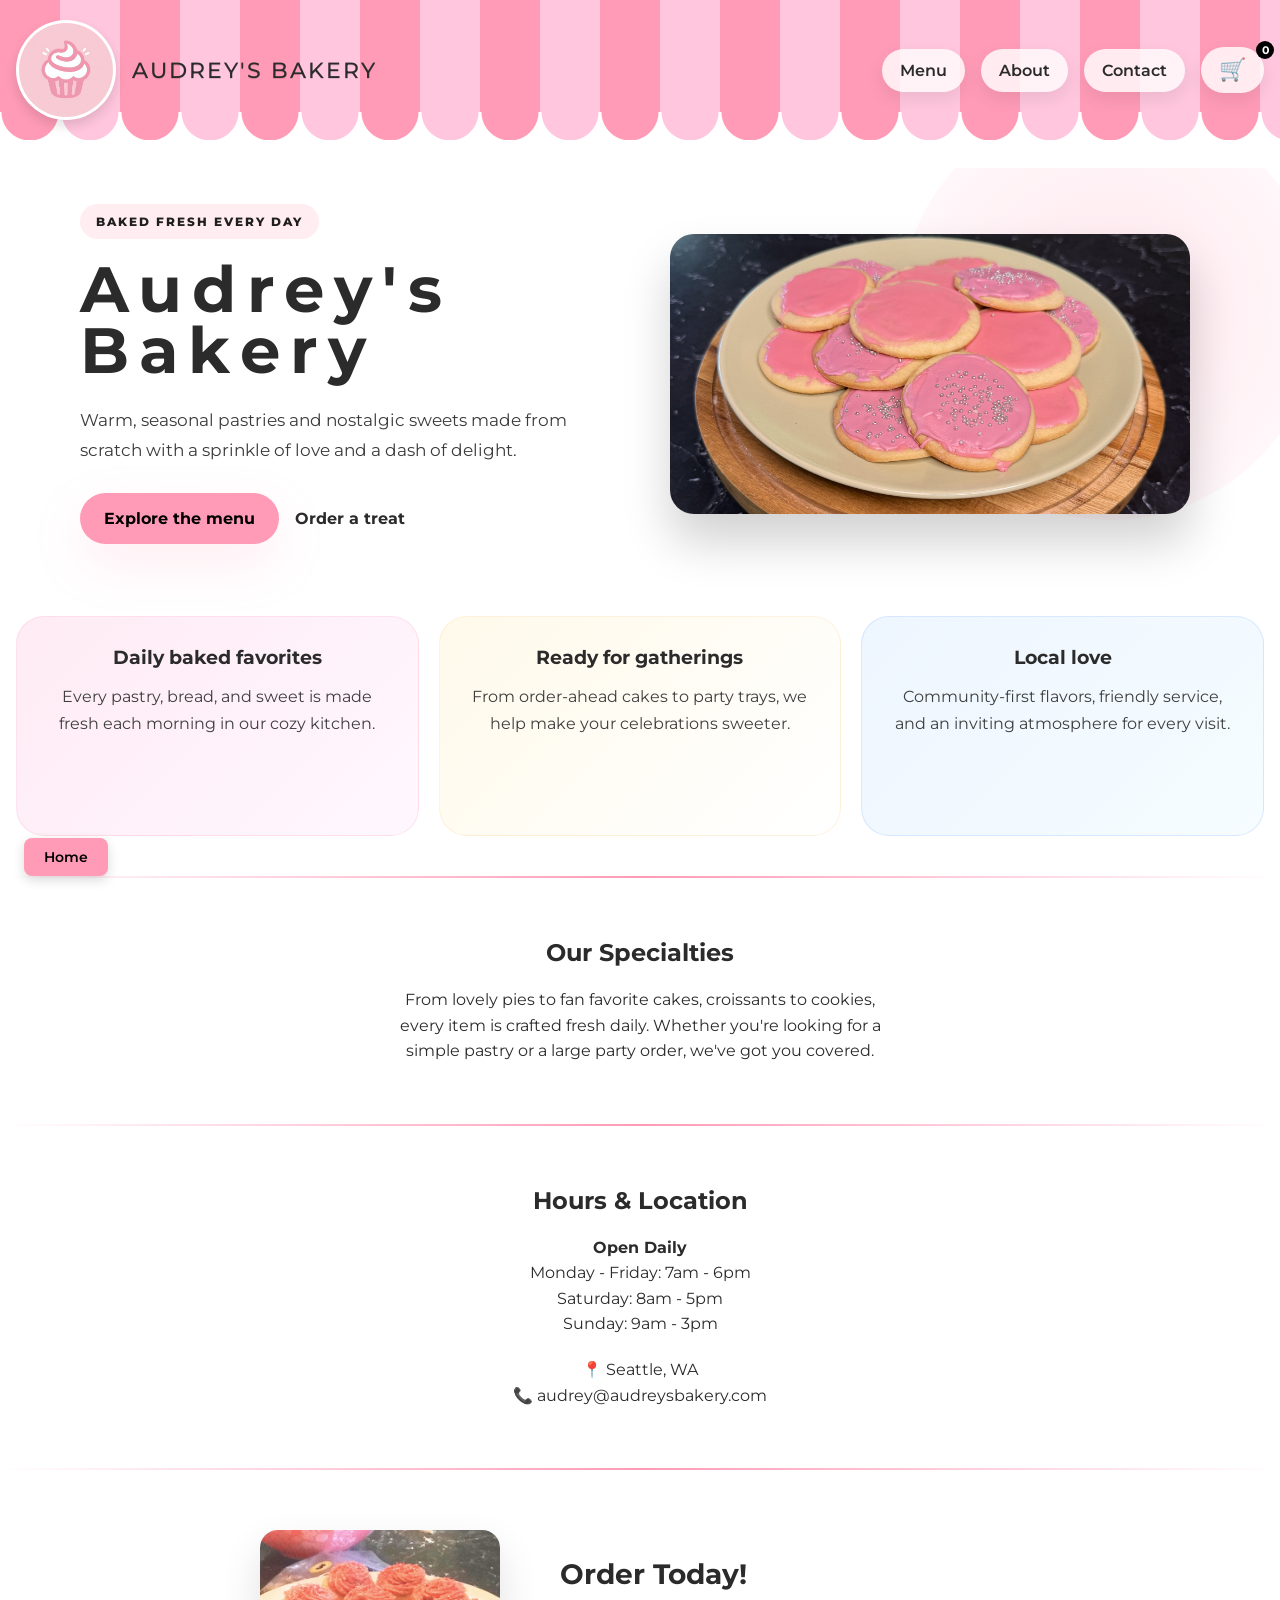
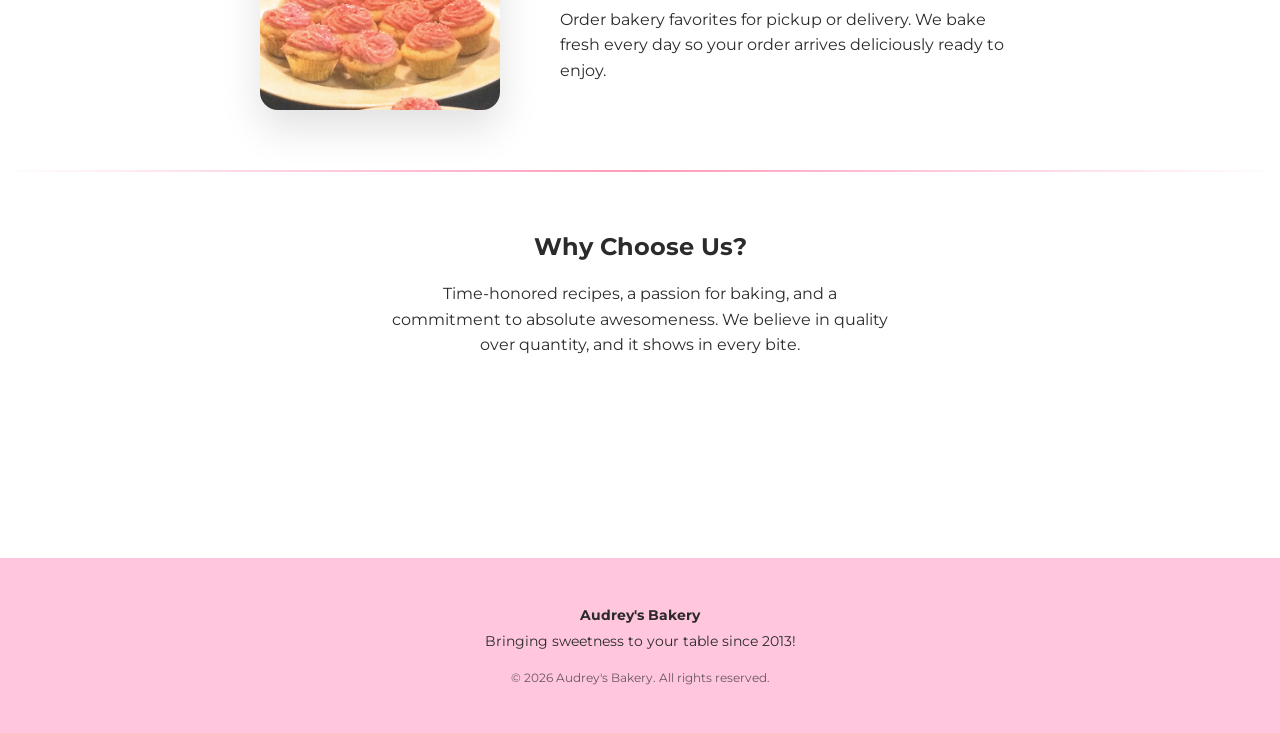
==== index.html @ b9144f76 "cart added" ====
<!doctype html>
<html lang="en">
<head>
	<meta charset="utf-8" />
	<meta name="viewport" content="width=device-width,initial-scale=1" />
	<title>Audrey's Bakery</title>
	<link rel="icon" type="image/png" href="images/logo-square.png">

	<link rel="preconnect" href="https://fonts.googleapis.com">
	<link rel="preconnect" href="https://fonts.gstatic.com" crossorigin>
	<link href="https://fonts.googleapis.com/css2?family=Bungee&family=Montserrat:ital,wght@0,100..900;1,100..900&display=swap" rel="stylesheet">
	<link rel="stylesheet" href="styles.css">
	<style>
		:root{ --pink-1:#ff9bb7; --pink-2:#ffc6de; --page-bg:#ffffff; }
		html,body{ margin:0; padding:0; }
		body{ font-family: 'Montserrat', system-ui, -apple-system, 'Segoe UI', Roboto, 'Helvetica Neue', Arial; background:var(--page-bg); color:#2b2b2b; }

		/* Awning styles are provided by styles.css for consistency across pages */

main{ padding:40px 16px 80px 16px; text-align:center; position:relative; min-height:600px; }
	.sugarcookie-image{ position:relative; left:0; top:0; width:100%; max-width:420px; height:260px; object-fit:cover; object-position:center 40%; border-radius:18px; box-shadow:0 18px 40px rgba(0,0,0,0.12); margin:24px auto; }
	h1{ margin:24px 0 20px 0; font-size:40px; letter-spacing:4px; font-family: 'Montserrat', system-ui, -apple-system, 'Segoe UI', Roboto, 'Helvetica Neue', Arial; }
	.content-section{ margin:60px 0; }
	.content-row{ display:flex; flex-wrap:nowrap; align-items:center; justify-content:flex-start; gap:60px; margin:0 auto; max-width:760px; }
	.content-row img{ width:100%; max-width:240px; height:180px; border-radius:18px; object-fit:cover; object-position:center top; box-shadow:0 18px 40px rgba(0,0,0,0.12); }
	.content-row .text-block{ flex:1 1 360px; min-width:260px; text-align:left; }
	.content-row .text-block h2{ margin:0 0 16px 0; font-size:28px; }
	.content-section p{ font-size:16px; line-height:1.6; margin:0 auto; max-width:500px; }
	.divider{ position:relative; left:50%; width:100vw; margin-left:-50vw; height:2px; background:linear-gradient(to right, transparent, var(--pink-1), transparent); max-width:none; }
	footer{ background:var(--pink-2); padding:40px 16px; text-align:center; margin-top:60px; }
	footer p{ margin:8px 0; font-size:14px; }

	</style>
	<script>
		(function(){
			const awning = document.querySelector('.awning');
			const homeBtn = document.querySelector('.home-button');
			function checkAwning(){
				if(!awning || !homeBtn) return;
				const rect = awning.getBoundingClientRect();
				if(rect.bottom <= 0){
					homeBtn.style.display = 'inline-block';
				} else {
					homeBtn.style.display = 'none';
				}
			}
			window.addEventListener('scroll', checkAwning, {passive:true});
			window.addEventListener('resize', checkAwning, {passive:true});
			checkAwning();
		})();
	</script>
</head>
<body>
	<a href="index.html" class="home-button" title="Go to Home">Home</a>
	<header class="awning" role="banner" aria-label="Homepage">
		<a href="index.html" class="brand-link" aria-label="Homepage">
			<img src="images/logo-square.png" alt="Audrey's Bakery logo" class="brand-img">
			<div class="logo-text">AUDREY'S BAKERY</div>
		</a>
		<nav class="site-nav" aria-label="Primary">
			<a href="menu.html">Menu</a>
			<a href="about.html">About</a>
			<a href="contact.html">Contact</a>
			<a href="cart.html" class="cart-nav-link">
				<span class="cart-icon">🛒</span>
				<span class="cart-badge" id="cartBadge">0</span>
			</a>
		</nav>
	</header>
	<main>
		<section class="hero-banner">
			<div class="hero-copy">
				<div class="eyebrow">Baked fresh every day</div>
				<h1>Audrey's Bakery</h1>
				<p class="hero-text">Warm, seasonal pastries and nostalgic sweets made from scratch with a sprinkle of love and a dash of delight.</p>
				<div class="hero-actions">
					<a href="menu.html" class="hero-button">Explore the menu</a>
					<a href="contact.html" class="hero-link">Order a treat</a>
				</div>
			</div>
			<div class="hero-media">
				<img src="images/sugarcookies.jpg" alt="Sugar cookies" class="hero-image">
			</div>
		</section>

		<section class="section-grid">
			<article class="feature-card feature-card--soft">
				<h3>Daily baked favorites</h3>
				<p>Every pastry, bread, and sweet is made fresh each morning in our cozy kitchen.</p>
			</article>
			<article class="feature-card feature-card--cream">
				<h3>Ready for gatherings</h3>
				<p>From order-ahead cakes to party trays, we help make your celebrations sweeter.</p>
			</article>
			<article class="feature-card feature-card--cool">
				<h3>Local love</h3>
				<p>Community-first flavors, friendly service, and an inviting atmosphere for every visit.</p>
			</article>
		</section>

		<div class="divider"></div>

		<div class="content-section">
			<h2>Our Specialties</h2>
			<p>From lovely pies to fan favorite cakes, croissants to cookies, every item is crafted fresh daily. Whether you're looking for a simple pastry or a large party order, we've got you covered.</p>
		</div>

		<div class="divider"></div>

		<div class="content-section">
			<h2>Hours & Location</h2>
			<p><strong>Open Daily</strong><br>Monday - Friday: 7am - 6pm<br>Saturday: 8am - 5pm<br>Sunday: 9am - 3pm</p>
			<p style="margin-top:20px;">📍 Seattle, WA<br>📞 audrey@audreysbakery.com</p>
		</div>

		<div class="divider"></div>

		<div class="content-section">
			<div class="content-row">
				<img src="images/Cupcakes.jpg" alt="Cupcakes" />
				<div class="text-block">
					<h2>Order Today!</h2>
					<p>Order bakery favorites for pickup or delivery. We bake fresh every day so your order arrives deliciously ready to enjoy.</p>
				</div>
			</div>
		</div>

		<div class="divider"></div>

		<div class="content-section">
			<h2>Why Choose Us?</h2>
			<p>Time-honored recipes, a passion for baking, and a commitment to absolute awesomeness. We believe in quality over quantity, and it shows in every bite.</p>
		</div>
	</main>
	
	<footer>
		<p><strong>Audrey's Bakery</strong></p>
		<p>Bringing sweetness to your table since 2013!</p>
		<p style="font-size:12px; margin-top:20px; opacity:0.7;">© 2026 Audrey's Bakery. All rights reserved.</p>
	</footer>

	<script>
		(function() {
			var cart = JSON.parse(localStorage.getItem('bakeryCart') || '{}');
			var total = 0;
			Object.keys(cart).forEach(function(k) { total += cart[k]; });
			var badge = document.getElementById('cartBadge');
			if (badge) badge.textContent = total;
		})();
	</script>
</body>
---- styles.css ----
:root{
    --pink-1:#ff9bb7;
    --pink-2:#ffc6de;
    --page-bg:#ffffff;
    --text:#2b2b2b;
}
*{
    box-sizing:border-box;
}
html,body{
    margin:0;
    padding:0;
    min-height:100%;
    width:100%;
    overflow-x:hidden;
    background:var(--page-bg);
    color:var(--text);
    font-family:'Montserrat', system-ui, -apple-system, 'Segoe UI', Roboto, 'Helvetica Neue', Arial, sans-serif;
}
img{
    display:block;
    max-width:100%;
    height:auto;
}
.awning{
    position:relative;
    display:flex;
    align-items:center;
    justify-content:space-between;
    padding:16px;
    text-decoration:none;
    color:inherit;
    min-height:140px;
    width:100%;
    overflow:visible;
    background:repeating-linear-gradient(90deg, var(--pink-1) 0 60px, var(--pink-2) 60px 120px);
    z-index:1001;
}
.awning .brand-link{
    display:flex;
    -webkit-appearance: none;
    appearance: none;
    color: var(--text) !important;
    -webkit-text-fill-color: var(--text) !important;
    -webkit-user-select: none;
    user-select: none;
    align-items:center;
    text-decoration:none;
    color:inherit;
    position:relative;
}
.home-button{
    position:fixed;
    bottom:24px;
    left:24px;
    z-index:1000;
    background:var(--pink-1);
    color:#000000;
    padding:10px 20px;
    border-radius:8px;
    text-decoration:none;
    font-weight:600;
    font-size:14px;
    transition:background 0.3s ease;
    box-shadow:0 4px 12px rgba(0,0,0,0.15);
}
.home-button:hover{
    background:var(--pink-2);
}
.awning .logo-text{
    position:static;
    margin-left:16px;
    color:#000000;
    font-weight:500;
    letter-spacing:2px;
    font-size:22px;
    text-shadow:0 1px 0 rgba(0,0,0,0.12);
    z-index:999;
    font-family:'Montserrat','Bungee',sans-serif;
    text-align:left;
}
.awning .brand-img{
    position:relative;
    width:100px;
    height:100px;
    border-radius:50%;
    object-fit:cover;
    box-shadow:0 6px 12px rgba(0,0,0,0.12);
    border:3px solid rgba(255,255,255,0.65);
    background:#ffffff;
    z-index:1000;
}
.awning::before{
    content:"";
    position:absolute;
    left:0;
    right:0;
    top:calc(100% - 28px);
    height:56px;
    pointer-events:none;
    background:radial-gradient(circle at 30px 0, transparent 28px, var(--page-bg) 29px);
    background-size:60px 56px;
    background-repeat:repeat-x;
    z-index:1;
}
.site-nav{
    display:flex;
    flex-wrap:wrap;
    align-items:center;
    justify-content:flex-end;
    gap:16px;
    margin:0;
    padding:0;
}
.site-nav a{
    display:inline-flex;
    align-items:center;
    justify-content:center;
    text-decoration:none;
    color:var(--text);
    font-weight:600;
    padding:12px 18px;
    border-radius:999px;
    background:rgba(255,255,255,0.8);
    box-shadow:0 7px 18px rgba(0,0,0,0.08);
    transition:transform 0.2s, background 0.2s, box-shadow 0.2s;
}
.site-nav a:hover,
.site-nav a:focus{
    transform:translateY(-1px);
    background:#ffffff;
}
.site-nav a.active{
    background:#ffffff;
    box-shadow:0 10px 26px rgba(0,0,0,0.12);
}
main{
    padding:40px 12px 80px;
    text-align:center;
    position:relative;
    min-height:520px;
}
.hero-image{
    width:100%;
    max-width:480px;
    height:280px;
    object-fit:cover;
    object-position:center 40%;
    border-radius:18px;
    box-shadow:0 18px 40px rgba(0,0,0,0.12);
    margin:24px auto;
}
.section-title{
    font-size:28px;
    margin:0 0 16px;
}
.content-section{
    margin:60px 0;
}
.content-row{
    display:flex;
    flex-wrap:wrap;
    align-items:center;
    justify-content:center;
    gap:40px;
    margin:0 auto;
    max-width:960px;
}
.content-row img{
    width:100%;
    max-width:250px;
    height:250px;
    border-radius:18px;
    object-fit:contain;
    object-position:center;
    box-shadow:none;
}
.galletes-image {
    object-position: center 40%;
}
.text-block{
    flex:1 1 320px;
    min-width:240px;
    text-align:left;
}
.text-block h2{
    font-size:28px;
    margin:0 0 16px;
}
section p,
.text-block p{
    font-size:16px;
    line-height:1.65;
    margin:0 auto;
    max-width:640px;
}
.center-heading{
    text-align:center;
}
.divider{
    height:2px;
    background:linear-gradient(to right, transparent, var(--pink-1), transparent);
    margin:40px auto;
    width:80%;
}
.footer{
    background:var(--pink-2);
    padding:40px 16px;
    text-align:center;
    margin-top:60px;
}
.footer p{
    margin:8px 0;
    font-size:14px;
}
.card-grid{
    display:grid;
    gap:24px;
    grid-template-columns:repeat(auto-fit, minmax(220px, 1fr));
    margin-top:20px;
}
.card{
    border-radius:20px;
    overflow:hidden;
    background:#ffffff;
    box-shadow:0 18px 35px rgba(0,0,0,0.08);
    text-align:left;
}
.card img{
    width:100%;
    height:200px;
    object-fit:cover;
}
.card-content{
    padding:24px;
}
.card-content h3{
    margin:0 0 12px;
    font-size:22px;
}
.card-content p{
    margin:0;
    font-size:15px;
    line-height:1.6;
}
.menu-graph{
    display:grid;
    gap:28px;
    max-width:1000px;
    margin:0 auto;
    padding:0 8px;
}
.menu-group{
    position:relative;
}
.group-card{
    position:relative;
    padding:28px 22px;
    border-radius:34px;
    border:1px solid rgba(43,43,43,0.08);
    box-shadow:0 22px 48px rgba(0,0,0,0.08);
    color:#1f1f1f;
    width:calc(100% - 56px);
    max-width:1000px;
    margin:0 auto;
}
.group-card--cookies{
    background:linear-gradient(135deg, rgba(255,155,183,0.22), rgba(255,198,222,0.4));
    border-color:rgba(255,155,183,0.35);
}
.group-card--pastries{
    background:linear-gradient(135deg, rgba(255,223,143,0.22), rgba(255,245,200,0.45));
    border-color:rgba(255,184,86,0.35);
}
.group-card--seasonal{
    background:linear-gradient(135deg, rgba(179,217,255,0.22), rgba(226,239,255,0.5));
    border-color:rgba(118,170,255,0.35);
}
.group-card::after{
    content:"";
    position:absolute;
    top:38px;
    right:-18px;
    width:26px;
    height:26px;
    background:radial-gradient(circle, rgba(255,255,255,0.6) 0%, rgba(255,255,255,0) 68%);
    border-radius:50%;
    pointer-events:none;
}
.group-header{
    display:flex;
    justify-content:center;
    margin-bottom:18px;
}
.group-badge{
    display:inline-flex;
    justify-content:center;
    align-items:center;
    padding:12px 20px;
    border-radius:999px;
    background:rgba(255,255,255,0.92);
    color:#000;
    font-size:1.05rem;
    font-weight:800;
    letter-spacing:0.06em;
    margin:0;
    width:auto;
    outline:none;

}
.slide-btn{
    position:absolute;
    top:50%;
    width:52px;
    height:52px;
    border:none;
    background:transparent;
    color:#2b2b2b;
    font-size:1.6rem;
    cursor:pointer;
    transition:transform 0.2s ease;
    box-shadow:none;
    transform:translateY(-50%);
    z-index:2;
}
.slide-btn:hover,
.slide-btn:focus{
    transform:translateY(-50%) scale(1.05);
    background:transparent;
}
.slide-btn--prev{
    left:15px;
}
.slide-btn--next{
    right:-15px;
}
.item-viewer{
    position:relative;
    overflow:visible;
    width:100%;
    max-width:none;
    margin:0 auto;
    padding:0 70px;
    box-sizing:border-box;
}
.item-window{
    overflow:hidden;
    width:100%;
    max-width:none;
    margin:0 auto;
    touch-action: pan-y;
}
.item-list{
    display:flex;
    gap:14px;
    justify-content:flex-start;
    transition:transform 0.4s ease;
    will-change:transform;
}
.item-card{
    flex:0 0 230px;
    display:grid;
    gap:14px;
    align-items:start;
    justify-items:center;
    padding:0 0 20px;
    min-height:220px;
    border-radius:28px;
    background:rgba(255,255,255,0.95);
    border:1px solid rgba(43,43,43,0.08);
    box-shadow:0 12px 26px rgba(0,0,0,0.05);
    text-align:center;
    overflow:hidden;
    cursor:pointer;
    transition:transform 0.2s ease, box-shadow 0.2s ease;
}
.item-card:hover{
    transform:translateY(-4px);
    box-shadow:0 16px 36px rgba(0,0,0,0.1);
}
.item-card__order-btn{
    display:inline-block;
    padding:8px 20px;
    border-radius:12px;
    background:var(--pink-1);
    color:#000;
    font-size:13px;
    font-weight:700;
    text-decoration:none;
    transition:transform 0.2s ease, background 0.2s ease;
    margin-bottom:4px;
}
.item-card__order-btn:hover,
.item-card__order-btn:focus{
    transform:translateY(-1px);
    background:var(--pink-2);
}
.readonly-field{
    background:#f5f0f3;
    cursor:default;
}
.item-logo{
    width:100%;
    margin:0;
    height:160px;
    object-fit:cover;
    object-position:center top;
    border-radius:28px 28px 0 0;
}
.item-logo--sugar{
    object-position:center 36%;
}
.item-logo--donuts{
    object-position:center 60%;
}
.item-logo--bundt{
    object-position:center 60%;
}
.item-logo--muffins{
    object-position:right 50%;
}
.item-logo--cheesecake{
    object-position:center 60%;
}
.item-logo--bananabread{
    object-position:center 60%;
}
.item-logo--minipies{
    object-position:center 30%;
}
.item-logo--pizzelles{
    object-position:center 60%;
}
.item-logo--galletes{
    object-position:center 60%;
}
.item-logo--cakepops{
    object-position:center 60%;
}
.item-logo--lemoncrinkle{
    object-position:center 60%;
}
.item-name{
    font-weight:500;
    font-size:16px;
    line-height:1.4;
    max-width:180px;
    padding:0 6px;
}
@media (max-width:920px){
    .menu-group{
        grid-template-columns:1fr;
    }
    .menu-group::before{
        display:none;
    }
    .menu-graph{
        max-width:800px;
    }
    .group-card{
        width:calc(100% - 48px);
        max-width:800px;
        padding:24px 18px;
    }
    .group-card::after{
        display:none;
    }
    .item-viewer{
        padding:0 50px;
    }
    .slide-btn--prev{
        left:-30px;
    }
    .slide-btn--next{
        right:-30px;
    }
}

/* Additional explicit states to override mobile browser heuristics that turn tapped text blue */
.menu-toggle:active,
.menu-toggle:focus-visible,
.menu-toggle:focus{
    background:#ffffff !important;
    color:var(--text) !important;
    -webkit-text-fill-color: var(--text) !important;
}
.contact-list{
    list-style:none;
    padding:0;
    margin:20px auto 0;
    max-width:320px;
    text-align:left;
}
.contact-list li{
    margin:12px 0;
}
.contact-form{
    margin:0 auto;
    max-width:520px;
    text-align:left;
}
.contact-form label{
    display:block;
    margin:16px 0 8px;
    font-weight:700;
}
.contact-form input,
.contact-form textarea{
    width:100%;
    border:1px solid rgba(43,43,43,0.18);
    border-radius:16px;
    padding:14px 16px;
    font-size:16px;
    background:#ffffff;
}
.contact-form textarea{
    min-height:140px;
    resize:vertical;
}
.contact-form button{
    width:100%;
    margin-top:18px;
    padding:14px 16px;
    border:none;
    border-radius:16px;
    background:var(--pink-1);
    color:#000;
    font-size:16px;
    font-weight:700;
    cursor:pointer;
    transition:transform 0.2s ease, background 0.2s ease;
}
.contact-form button:hover,
.contact-form button:focus{
    transform:translateY(-1px);
    background:var(--pink-2);
}
.menu-link-button{
    display:inline-block;
    margin-top:16px;
    padding:14px 32px;
    border-radius:16px;
    background:var(--pink-1);
    color:#000;
    font-size:16px;
    font-weight:700;
    text-decoration:none;
    transition:transform 0.2s ease, background 0.2s ease;
}
.menu-link-button:hover,
.menu-link-button:focus{
    transform:translateY(-1px);
    background:var(--pink-2);
}
.card-content h3{
    margin:0 0 10px;
}
.hero-banner{
    display:grid;
    grid-template-columns:minmax(0,1fr) minmax(320px,540px);
    align-items:center;
    gap:40px;
    max-width:1120px;
    margin:0 auto 48px;
    padding:24px 0;
    position:relative;
}
.hero-banner::before{
    content:"";
    position:absolute;
    width:420px;
    height:420px;
    border-radius:50%;
    background:radial-gradient(circle, rgba(255,155,183,0.24), rgba(255,198,222,0.02));
    top:-80px;
    right:-120px;
    pointer-events:none;
    z-index:0;
}
.hero-copy{
    position:relative;
    z-index:1;
    text-align:left;
}
.eyebrow{
    display:inline-flex;
    padding:10px 16px;
    border-radius:999px;
    background:rgba(255,155,183,0.18);
    color:#1f1f1f;
    font-weight:800;
    letter-spacing:0.16em;
    text-transform:uppercase;
    font-size:0.78rem;
    margin-bottom:20px;
}
.hero-copy h1{
    margin:0 0 24px;
    font-size:clamp(3.2rem, 5vw, 4.8rem);
    line-height:0.95;
    letter-spacing:0.16em;
    max-width:11ch;
}
.hero-text{
    margin:0 0 28px;
    font-size:1.05rem;
    line-height:1.8;
    color:#3b3b3b;
    max-width:560px;
}
.hero-actions{
    display:flex;
    flex-wrap:wrap;
    gap:16px;
    align-items:center;
}
.hero-button{
    display:inline-flex;
    align-items:center;
    justify-content:center;
    padding:16px 24px;
    border-radius:999px;
    background:var(--pink-1);
    color:#000;
    font-weight:700;
    text-decoration:none;
    box-shadow:0 20px 50px rgba(255,155,183,0.18);
    transition:transform 0.2s ease, background 0.2s ease;
}
.hero-button:hover,
.hero-button:focus{
    transform:translateY(-2px);
    background:var(--pink-2);
}
.hero-link{
    color:var(--text);
    text-decoration:none;
    font-weight:700;
}
.hero-media{
    position:relative;
    z-index:1;
}
.hero-image{
    width:100%;
    max-width:520px;
    border-radius:24px;
    object-fit:cover;
    object-position:center 40%;
    box-shadow:0 28px 48px rgba(0,0,0,0.18);
}
.section-grid{
    display:grid;
    gap:20px;
    grid-template-columns:repeat(auto-fit,minmax(240px,1fr));
    margin-top:32px;
}
.feature-card{
    padding:28px 26px;
    border-radius:28px;
    border:1px solid rgba(43,43,43,0.08);
    background:#ffffff;
    box-shadow:none;
    min-height:220px;
}
.feature-card h3{
    margin:0 0 14px;
    font-size:1.2rem;
}
.feature-card p{
    margin:0;
    color:#3e3e3e;
    line-height:1.7;
}
.feature-card--soft{
    background:linear-gradient(135deg, rgba(255,198,222,0.35), rgba(255,245,255,0.8));
    border-color:rgba(255,155,183,0.22);
}
.feature-card--cream{
    background:linear-gradient(135deg, rgba(255,239,195,0.35), rgba(255,255,255,0.9));
    border-color:rgba(255,206,143,0.25);
}
.feature-card--cool{
    background:linear-gradient(135deg, rgba(205,228,255,0.35), rgba(245,252,255,0.9));
    border-color:rgba(118,170,255,0.22);
}
.card-content h3{
    margin:0 0 10px;
}
.small-note{
    font-size:14px;
    opacity:0.78;
    margin-top:12px;
}
@media (max-width:720px){
    .awning{
        flex-wrap:wrap;
        align-items:flex-start;
        justify-content:center;
        gap:16px;
        padding:16px;
    }
    .awning .brand-link{
        width:100%;
        justify-content:center;
    }
    .awning .logo-text{
        margin-left:12px;
        font-size:18px;
        text-align:center;
    }
    .awning .brand-img{
        width:80px;
        height:80px;
    }
    .site-nav{
        width:100%;
        justify-content:center;
        gap:12px;
    }
    .site-nav a{
        padding:10px 14px;
        font-size:14px;
    }
    .content-row{
        flex-direction:column;
    }
    .hero-banner{
        grid-template-columns:1fr;
        text-align:center;
    }
    .hero-copy{
        align-items:center;
    }
    .hero-copy h1{
        margin-left:auto;
        margin-right:auto;
    }
    .hero-actions{
        justify-content:center;
    }
    .menu-graph{
        max-width:90vw;
    }
    .group-card{
        width:calc(100% - 32px);
        max-width:90vw;
        padding:20px 16px;
    }
    .item-viewer{
        padding:0 45px;
    }
    .item-card{
        flex:0 0 180px;
        min-height:180px;
    }
    .slide-btn{
        width:40px;
        height:40px;
        font-size:1.2rem;
    }
    .slide-btn--prev{
        left:-28px;
    }
    .slide-btn--next{
        right:-28px;
    }
    .item-logo{
        height:140px;
    }
    .item-name{
        font-size:14px;
    }
    .slide-btn{
        width:44px;
        height:44px;
        font-size:1.4rem;
    }
    .slide-btn--prev{
        left:0;
    }
    .slide-btn--next{
        right:0;
    }
    .hero-image{
        height:auto;
    }
    /* Prevent blue tap highlight / active background on mobile for dropdown buttons */
    .menu-toggle{
        -webkit-tap-highlight-color: transparent;
        tap-highlight-color: transparent;
        -webkit-touch-callout: none; 
        -webkit-user-select: none;
        user-select: none;
    }
    .menu-toggle:active,
    .menu-toggle:focus{
        background:#ffffff;
    }
}

/* Item detail modal */
.item-modal-overlay{
    position:fixed;
    inset:0;
    background:rgba(0,0,0,0.45);
    display:flex;
    align-items:center;
    justify-content:center;
    z-index:2000;
    opacity:0;
    pointer-events:none;
    transition:opacity 0.3s ease;
}
.item-modal-overlay.active{
    opacity:1;
    pointer-events:auto;
}
.item-modal{
    background:#ffffff;
    border-radius:28px;
    padding:32px 28px 28px;
    max-width:380px;
    width:90%;
    text-align:center;
    box-shadow:0 20px 50px rgba(0,0,0,0.18);
    transform:scale(0.9);
    transition:transform 0.3s ease;
    position:relative;
}
.item-modal-overlay.active .item-modal{
    transform:scale(1);
}
.item-modal__close{
    position:absolute;
    top:12px;
    right:16px;
    background:none;
    border:none;
    font-size:24px;
    cursor:pointer;
    color:var(--text);
    line-height:1;
}
.item-modal__image{
    width:100%;
    height:200px;
    object-fit:cover;
    border-radius:16px;
    margin-bottom:16px;
}
.item-modal__name{
    font-size:22px;
    font-weight:700;
    margin-bottom:8px;
    color:var(--text);
}
.item-modal__category{
    font-size:14px;
    color:var(--pink-1);
    font-weight:600;
    text-transform:uppercase;
    letter-spacing:1px;
    margin-bottom:16px;
}
.item-modal__desc{
    font-size:15px;
    line-height:1.6;
    color:#555;
    margin-bottom:24px;
}
.item-modal__order-btn{
    display:inline-block;
    background:var(--pink-1);
    color:#000000;
    padding:12px 32px;
    border-radius:12px;
    text-decoration:none;
    font-weight:700;
    font-size:15px;
    transition:background 0.3s ease;
}
.item-modal__order-btn:hover{
    background:var(--pink-2);
}

/* ─── Cart Navigation ─── */
.cart-nav-link{
    position:relative;
    display:inline-flex;
    align-items:center;
    text-decoration:none;
    color:inherit;
    cursor:pointer;
}
.cart-icon{
    font-size:22px;
    line-height:1;
}
.cart-badge{
    position:absolute;
    top:-6px;
    right:-10px;
    background:#000;
    color:#fff;
    font-size:11px;
    font-weight:700;
    min-width:18px;
    height:18px;
    border-radius:9px;
    display:flex;
    align-items:center;
    justify-content:center;
    padding:0 4px;
}

/* ─── Add to Cart Button on Menu Cards ─── */
.item-card__add-btn{
    display:inline-block;
    padding:8px 20px;
    border-radius:12px;
    border:none;
    background:var(--pink-1);
    color:#000;
    font-size:13px;
    font-weight:700;
    cursor:pointer;
    transition:transform 0.2s ease, background 0.2s ease;
    margin-bottom:4px;
    font-family:inherit;
}
.item-card__add-btn:hover,
.item-card__add-btn:focus{
    transform:translateY(-1px);
    background:var(--pink-2);
}

/* ─── Cart Page ─── */
.cart-items-grid{
    display:grid;
    grid-template-columns:repeat(auto-fill, minmax(260px, 1fr));
    gap:24px;
    max-width:960px;
    margin:0 auto;
    padding:0 16px;
}
.cart-item-card{
    display:flex;
    gap:16px;
    align-items:center;
    background:#fff;
    border:1px solid rgba(43,43,43,0.08);
    border-radius:20px;
    padding:16px;
    box-shadow:0 8px 20px rgba(0,0,0,0.05);
}
.cart-item-img{
    width:72px;
    height:72px;
    border-radius:14px;
    object-fit:cover;
    flex-shrink:0;
}
.cart-item-info{
    display:flex;
    flex-direction:column;
    gap:10px;
    flex:1;
    min-width:0;
}
.cart-item-name{
    font-weight:700;
    font-size:15px;
    color:var(--text);
}
.cart-item-controls{
    display:flex;
    align-items:center;
    gap:8px;
}
.qty-btn{
    width:30px;
    height:30px;
    border-radius:50%;
    border:1px solid var(--pink-1);
    background:#fff;
    font-size:18px;
    font-weight:700;
    cursor:pointer;
    display:flex;
    align-items:center;
    justify-content:center;
    color:var(--text);
    transition:background 0.2s ease;
    line-height:1;
}
.qty-btn:hover{
    background:var(--pink-1);
}
.qty-display{
    font-weight:700;
    font-size:16px;
    min-width:24px;
    text-align:center;
}
.cart-remove-btn{
    margin-left:auto;
    background:none;
    border:none;
    color:#c0392b;
    font-size:13px;
    font-weight:600;
    cursor:pointer;
    text-decoration:underline;
    font-family:inherit;
}
.cart-remove-btn:hover{
    color:#e74c3c;
}
.cart-continue{
    text-align:center;
    padding:24px 16px 0;
}
.continue-link{
    color:var(--pink-1);
    font-weight:600;
    text-decoration:none;
    font-size:15px;
    transition:color 0.2s ease;
}
.continue-link:hover{
    color:var(--text);
}

.readonly-field{
    background:#f5f0f3;
    cursor:default;
}
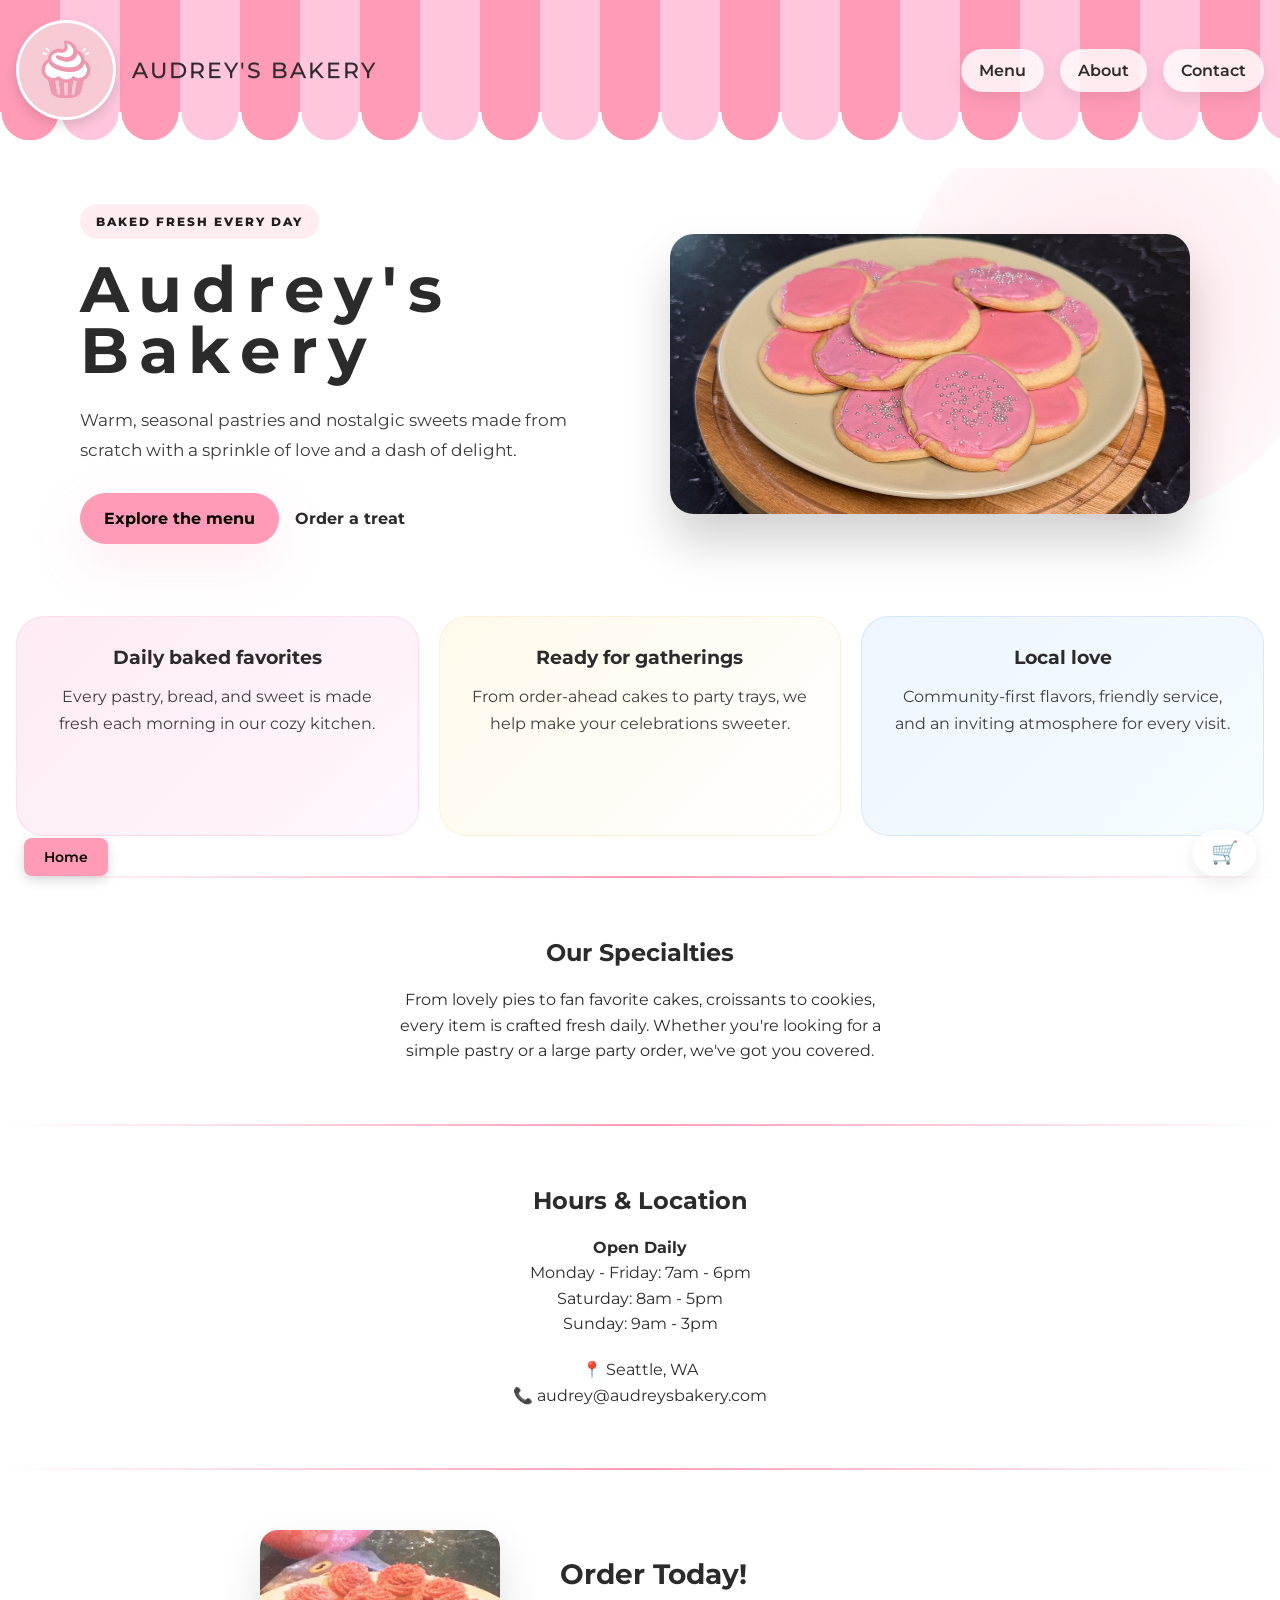
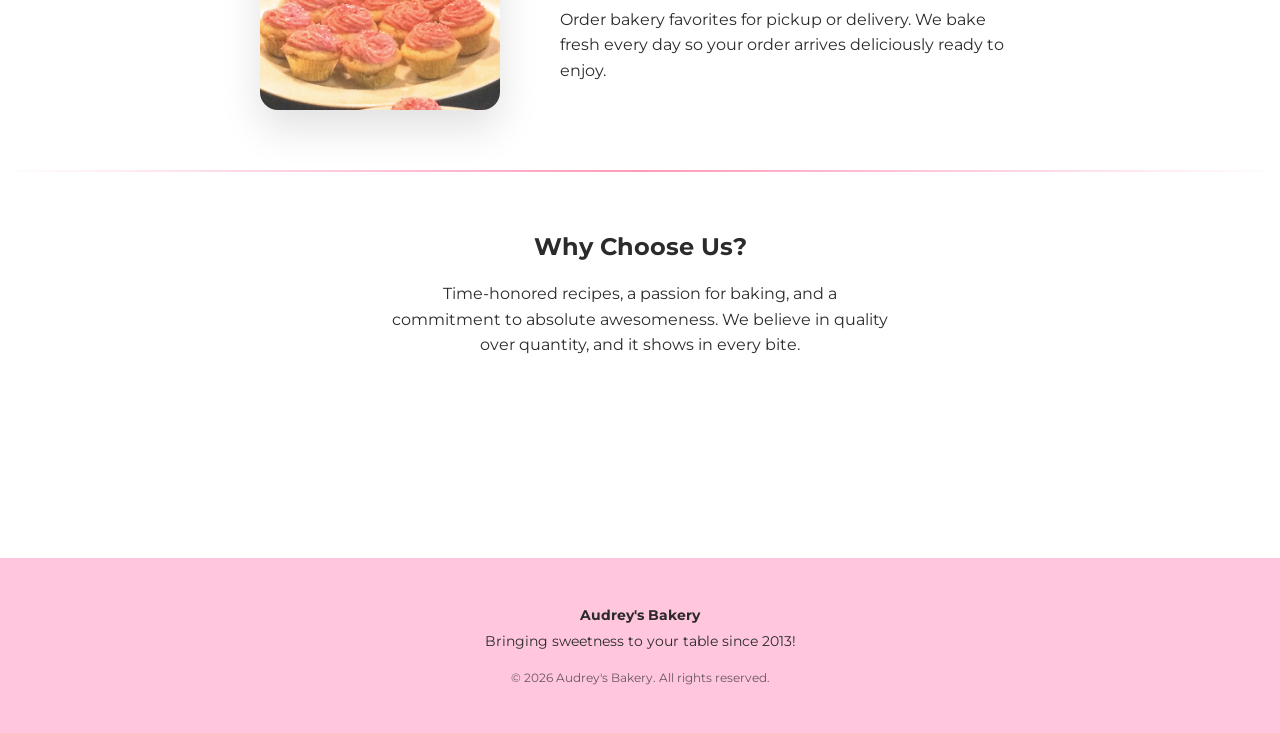
==== commit 68bc5318: "edits" ====
--- a/index.html
+++ b/index.html
@@ -76,7 +76,7 @@
 				<p class="hero-text">Warm, seasonal pastries and nostalgic sweets made from scratch with a sprinkle of love and a dash of delight.</p>
 				<div class="hero-actions">
 					<a href="menu.html" class="hero-button">Explore the menu</a>
-					<a href="contact.html" class="hero-link">Order a treat</a>
+					<a href="cart.html" class="hero-link">Order a treat</a>
 				</div>
 			</div>
 			<div class="hero-media">
@@ -146,7 +146,10 @@
 			var total = 0;
 			Object.keys(cart).forEach(function(k) { total += cart[k]; });
 			var badge = document.getElementById('cartBadge');
-			if (badge) badge.textContent = total;
+			if (badge) {
+				badge.textContent = '';
+				badge.classList.toggle('show', total > 0);
+			}
 		})();
 	</script>
 </body>
--- a/styles.css
+++ b/styles.css
@@ -886,12 +886,22 @@
 
 /* ─── Cart Navigation ─── */
 .cart-nav-link{
-    position:relative;
+    position:fixed;
+    bottom:24px;
+    right:24px;
+    z-index:9999;
     display:inline-flex;
     align-items:center;
     text-decoration:none;
-    color:inherit;
+    color:#fff;
     cursor:pointer;
+    background:#e91e8c;
+    border-radius:50px;
+    padding:12px 18px;
+    transition:transform 0.2s ease;
+}
+.cart-nav-link:hover{
+    transform:scale(1.05);
 }
 .cart-icon{
     font-size:22px;
@@ -899,19 +909,17 @@
 }
 .cart-badge{
     position:absolute;
-    top:-6px;
-    right:-10px;
-    background:#000;
-    color:#fff;
-    font-size:11px;
-    font-weight:700;
-    min-width:18px;
-    height:18px;
-    border-radius:9px;
-    display:flex;
-    align-items:center;
-    justify-content:center;
-    padding:0 4px;
+    top:2px;
+    right:2px;
+    background:var(--pink-1);
+    width:14px;
+    height:14px;
+    border-radius:50%;
+    padding:0;
+    display:none;
+}
+.cart-badge.show{
+    display:block;
 }
 
 /* ─── Add to Cart Button on Menu Cards ─── */
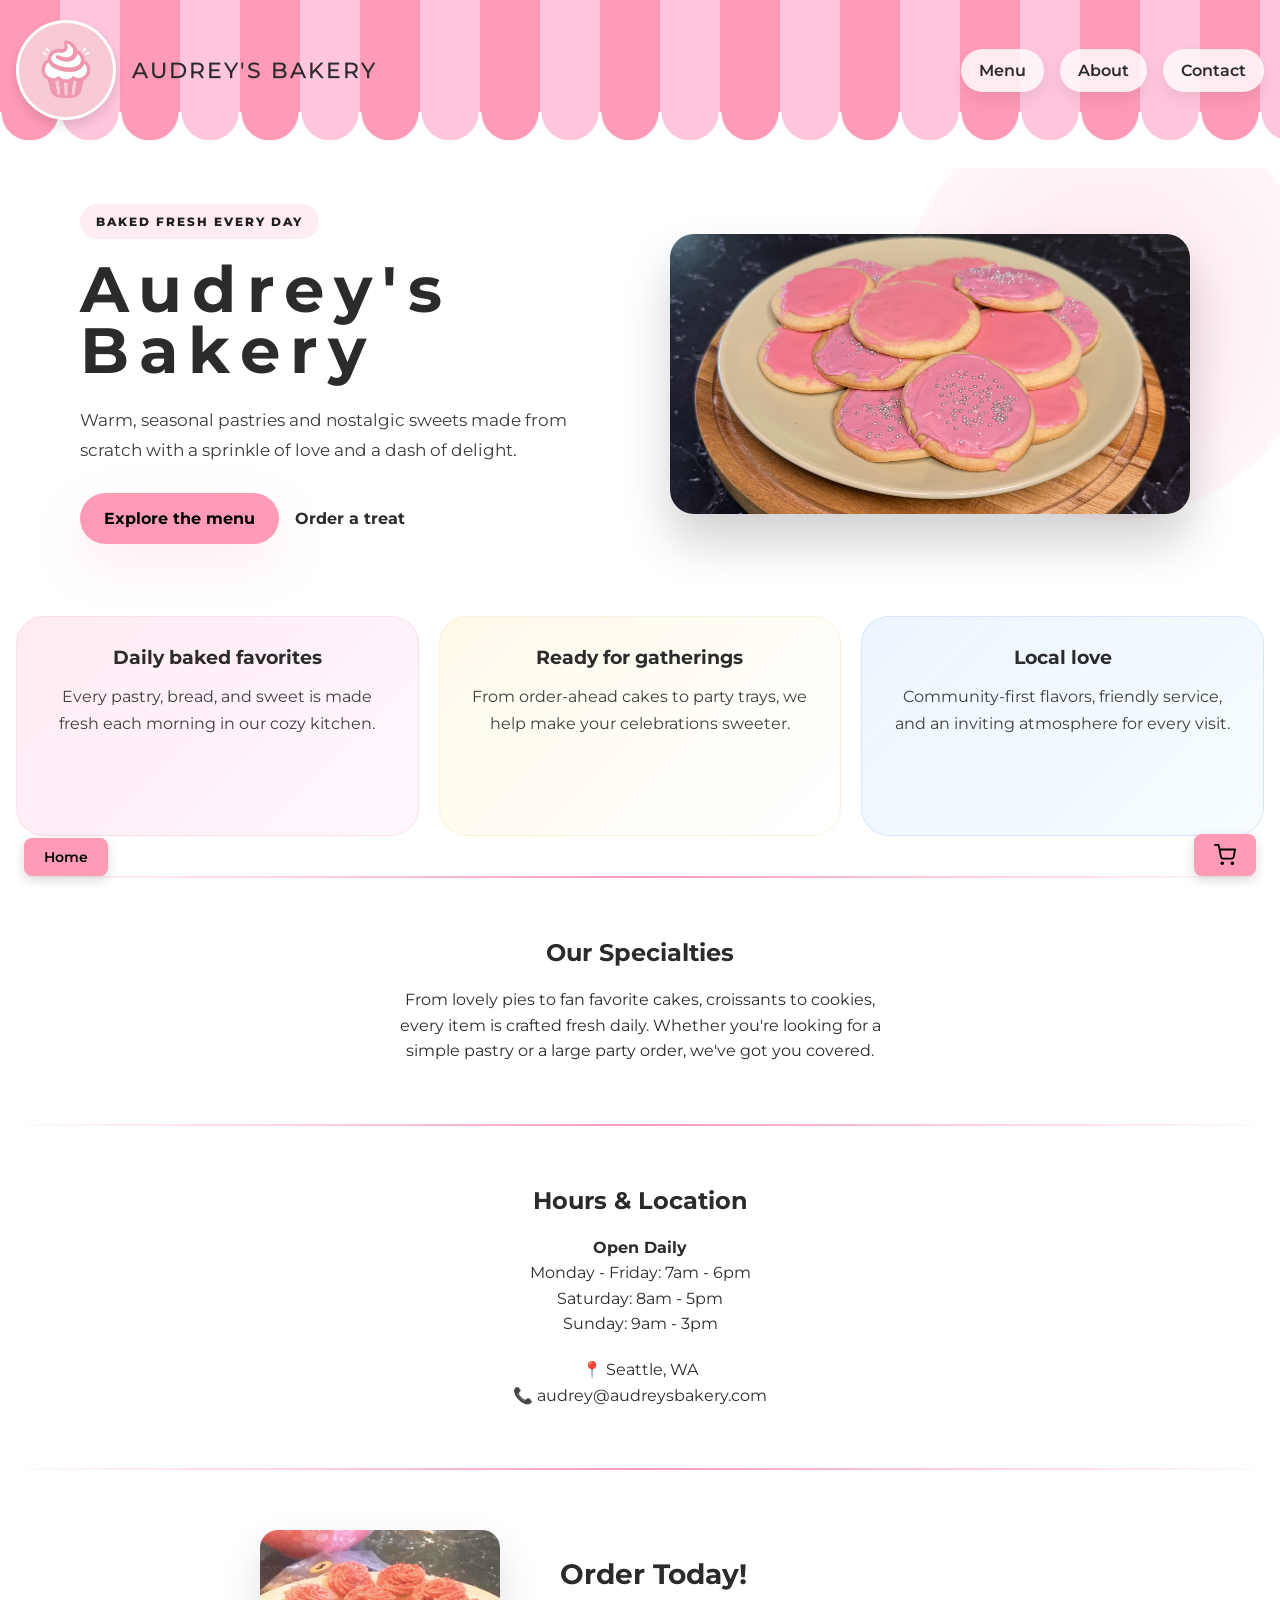
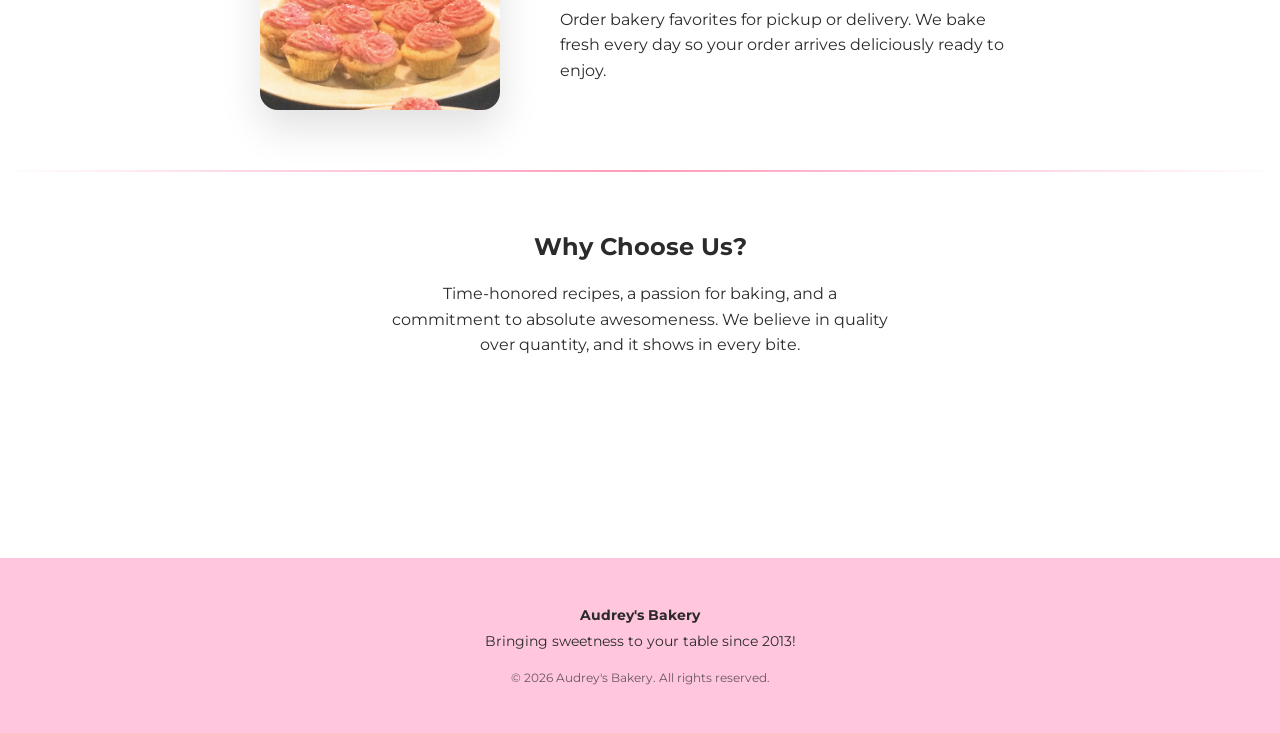
==== commit 162cb3f3: "Menu makeover" ====
--- a/index.html
+++ b/index.html
@@ -53,6 +53,10 @@
 </head>
 <body>
 	<a href="index.html" class="home-button" title="Go to Home">Home</a>
+	<a href="cart.html" class="cart-button" title="Go to Cart">
+		<svg width="22" height="22" viewBox="0 0 24 24" fill="none" stroke="black" stroke-width="2" stroke-linecap="round" stroke-linejoin="round"><circle cx="9" cy="21" r="1"/><circle cx="20" cy="21" r="1"/><path d="M1 1h4l2.68 13.39a2 2 0 0 0 2 1.61h9.72a2 2 0 0 0 2-1.61L23 6H6"/></svg>
+		<span class="cart-button__badge" id="cartButtonBadge">0</span>
+	</a>
 	<header class="awning" role="banner" aria-label="Homepage">
 		<a href="index.html" class="brand-link" aria-label="Homepage">
 			<img src="images/logo-square.png" alt="Audrey's Bakery logo" class="brand-img">
@@ -62,10 +66,6 @@
 			<a href="menu.html">Menu</a>
 			<a href="about.html">About</a>
 			<a href="contact.html">Contact</a>
-			<a href="cart.html" class="cart-nav-link">
-				<span class="cart-icon">🛒</span>
-				<span class="cart-badge" id="cartBadge">0</span>
-			</a>
 		</nav>
 	</header>
 	<main>
@@ -143,12 +143,11 @@
 	<script>
 		(function() {
 			var cart = JSON.parse(localStorage.getItem('bakeryCart') || '{}');
-			var total = 0;
-			Object.keys(cart).forEach(function(k) { total += cart[k]; });
-			var badge = document.getElementById('cartBadge');
+			var itemCount = Object.keys(cart).length;
+			var badge = document.getElementById('cartButtonBadge');
 			if (badge) {
-				badge.textContent = '';
-				badge.classList.toggle('show', total > 0);
+				badge.textContent = itemCount;
+				badge.classList.toggle('show', itemCount > 0);
 			}
 		})();
 	</script>
--- a/styles.css
+++ b/styles.css
@@ -66,6 +66,45 @@
 }
 .home-button:hover{
     background:var(--pink-2);
+}
+.cart-button{
+    position:fixed;
+    bottom:24px;
+    right:24px;
+    z-index:1000;
+    background:var(--pink-1);
+    color:#000000;
+    padding:10px 20px;
+    border-radius:8px;
+    text-decoration:none;
+    font-weight:600;
+    font-size:14px;
+    transition:background 0.3s ease;
+    box-shadow:0 4px 12px rgba(0,0,0,0.15);
+    display:flex;
+    align-items:center;
+    justify-content:center;
+}
+.cart-button:hover{
+    background:var(--pink-2);
+}
+.cart-button__badge{
+    display:none;
+    position:absolute;
+    top:-6px;
+    right:-6px;
+    width:20px;
+    height:20px;
+    background:#000;
+    color:#fff;
+    border-radius:50%;
+    font-size:11px;
+    font-weight:700;
+    line-height:20px;
+    text-align:center;
+}
+.cart-button__badge.show{
+    display:inline-block;
 }
 .awning .logo-text{
     position:static;
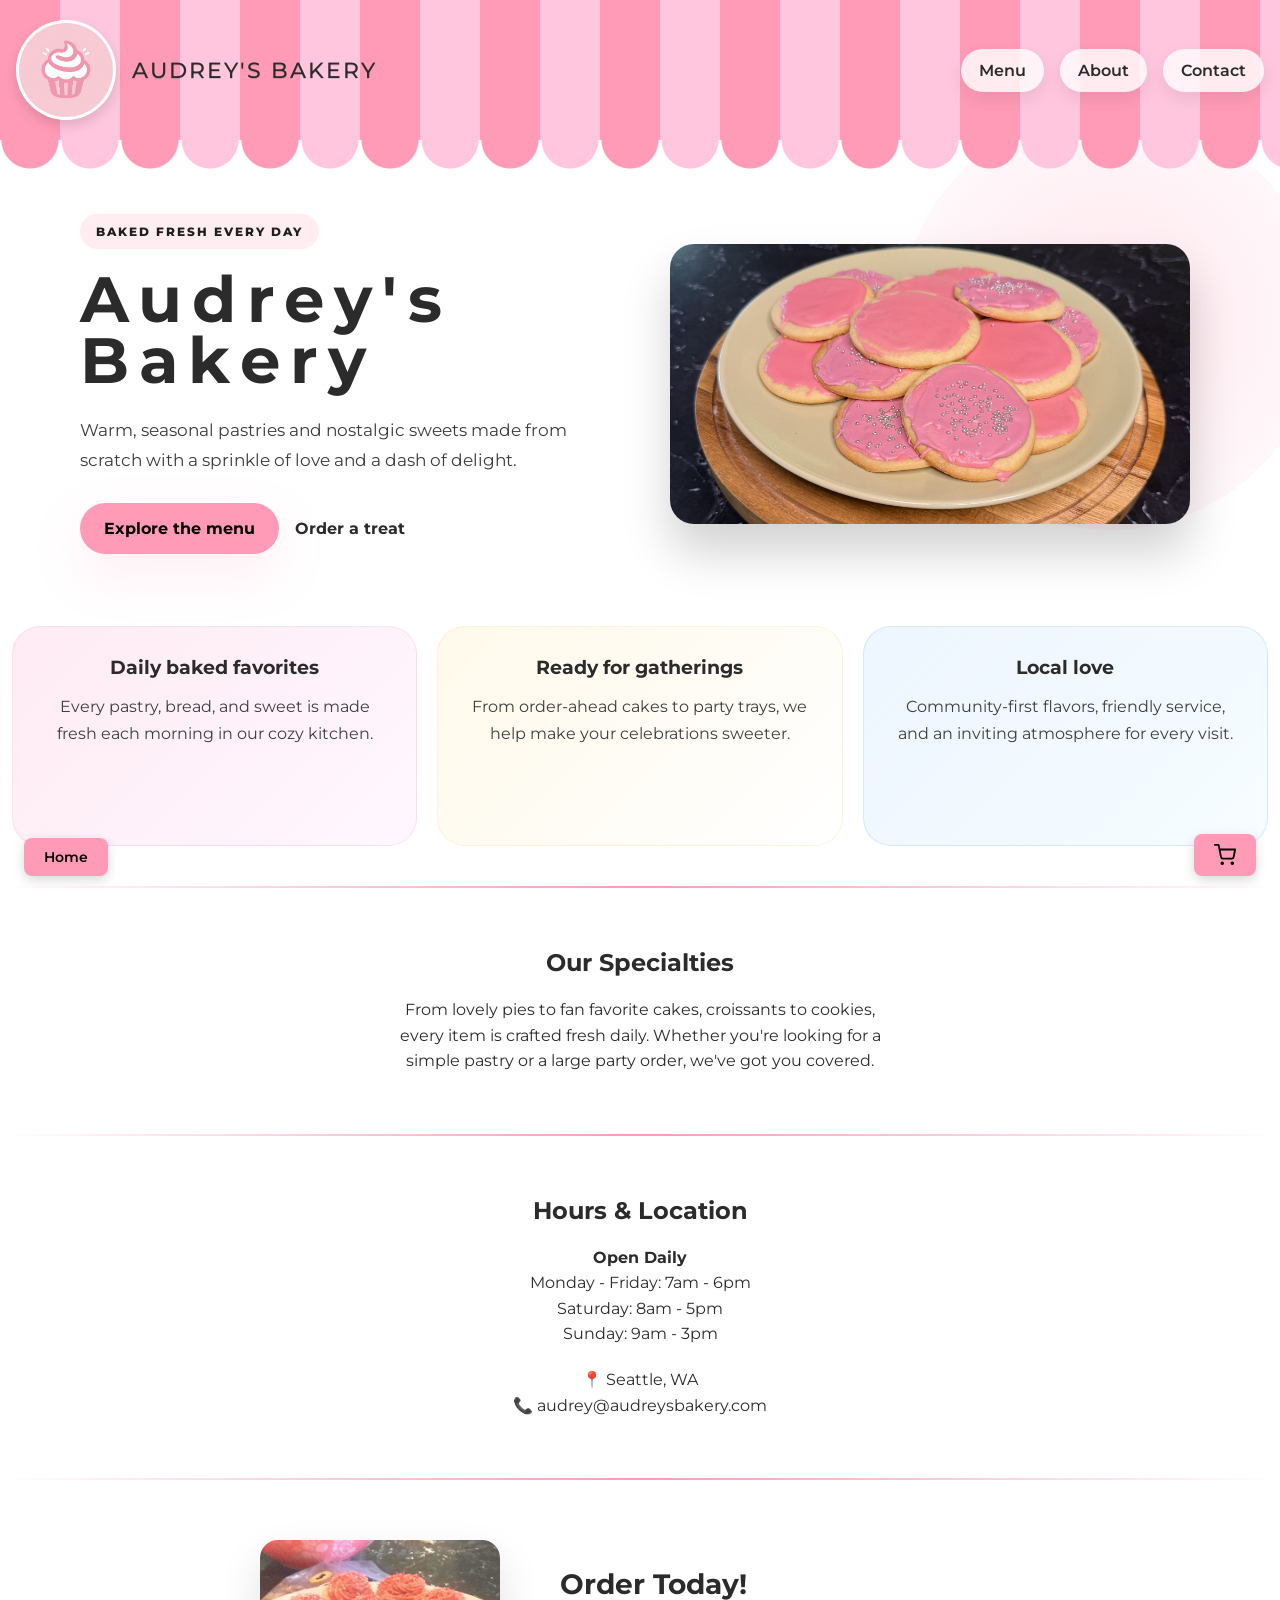
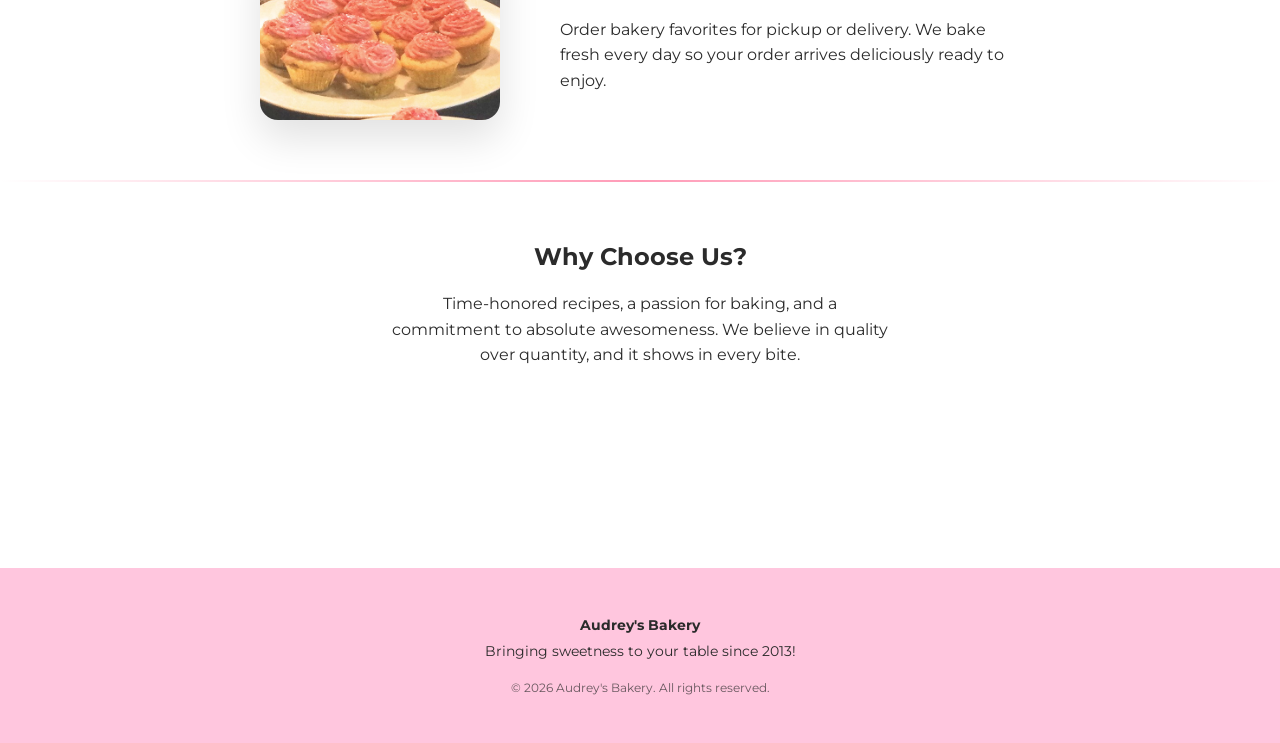
==== commit d0934b92: "spacing" ====
--- a/index.html
+++ b/index.html
@@ -18,7 +18,6 @@
 
 		/* Awning styles are provided by styles.css for consistency across pages */
 
-main{ padding:40px 16px 80px 16px; text-align:center; position:relative; min-height:600px; }
 	.sugarcookie-image{ position:relative; left:0; top:0; width:100%; max-width:420px; height:260px; object-fit:cover; object-position:center 40%; border-radius:18px; box-shadow:0 18px 40px rgba(0,0,0,0.12); margin:24px auto; }
 	h1{ margin:24px 0 20px 0; font-size:40px; letter-spacing:4px; font-family: 'Montserrat', system-ui, -apple-system, 'Segoe UI', Roboto, 'Helvetica Neue', Arial; }
 	.content-section{ margin:60px 0; }
--- a/styles.css
+++ b/styles.css
@@ -23,7 +23,7 @@
     height:auto;
 }
 .awning{
-    position:relative;
+    position:fixed;
     display:flex;
     align-items:center;
     justify-content:space-between;
@@ -134,12 +134,16 @@
     position:absolute;
     left:0;
     right:0;
-    top:calc(100% - 28px);
+    top:100%;
     height:56px;
     pointer-events:none;
-    background:radial-gradient(circle at 30px 0, transparent 28px, var(--page-bg) 29px);
-    background-size:60px 56px;
-    background-repeat:repeat-x;
+    background:repeating-linear-gradient(90deg, var(--pink-1) 0 60px, var(--pink-2) 60px 120px);
+    -webkit-mask-image:radial-gradient(circle at 30px 0, #000 28px, transparent 29px);
+    mask-image:radial-gradient(circle at 30px 0, #000 28px, transparent 29px);
+    -webkit-mask-size:60px 56px;
+    mask-size:60px 56px;
+    -webkit-mask-repeat:repeat-x;
+    mask-repeat:repeat-x;
     z-index:1;
 }
 .site-nav{
@@ -174,7 +178,7 @@
     box-shadow:0 10px 26px rgba(0,0,0,0.12);
 }
 main{
-    padding:40px 12px 80px;
+    padding:190px 12px 80px;
     text-align:center;
     position:relative;
     min-height:520px;
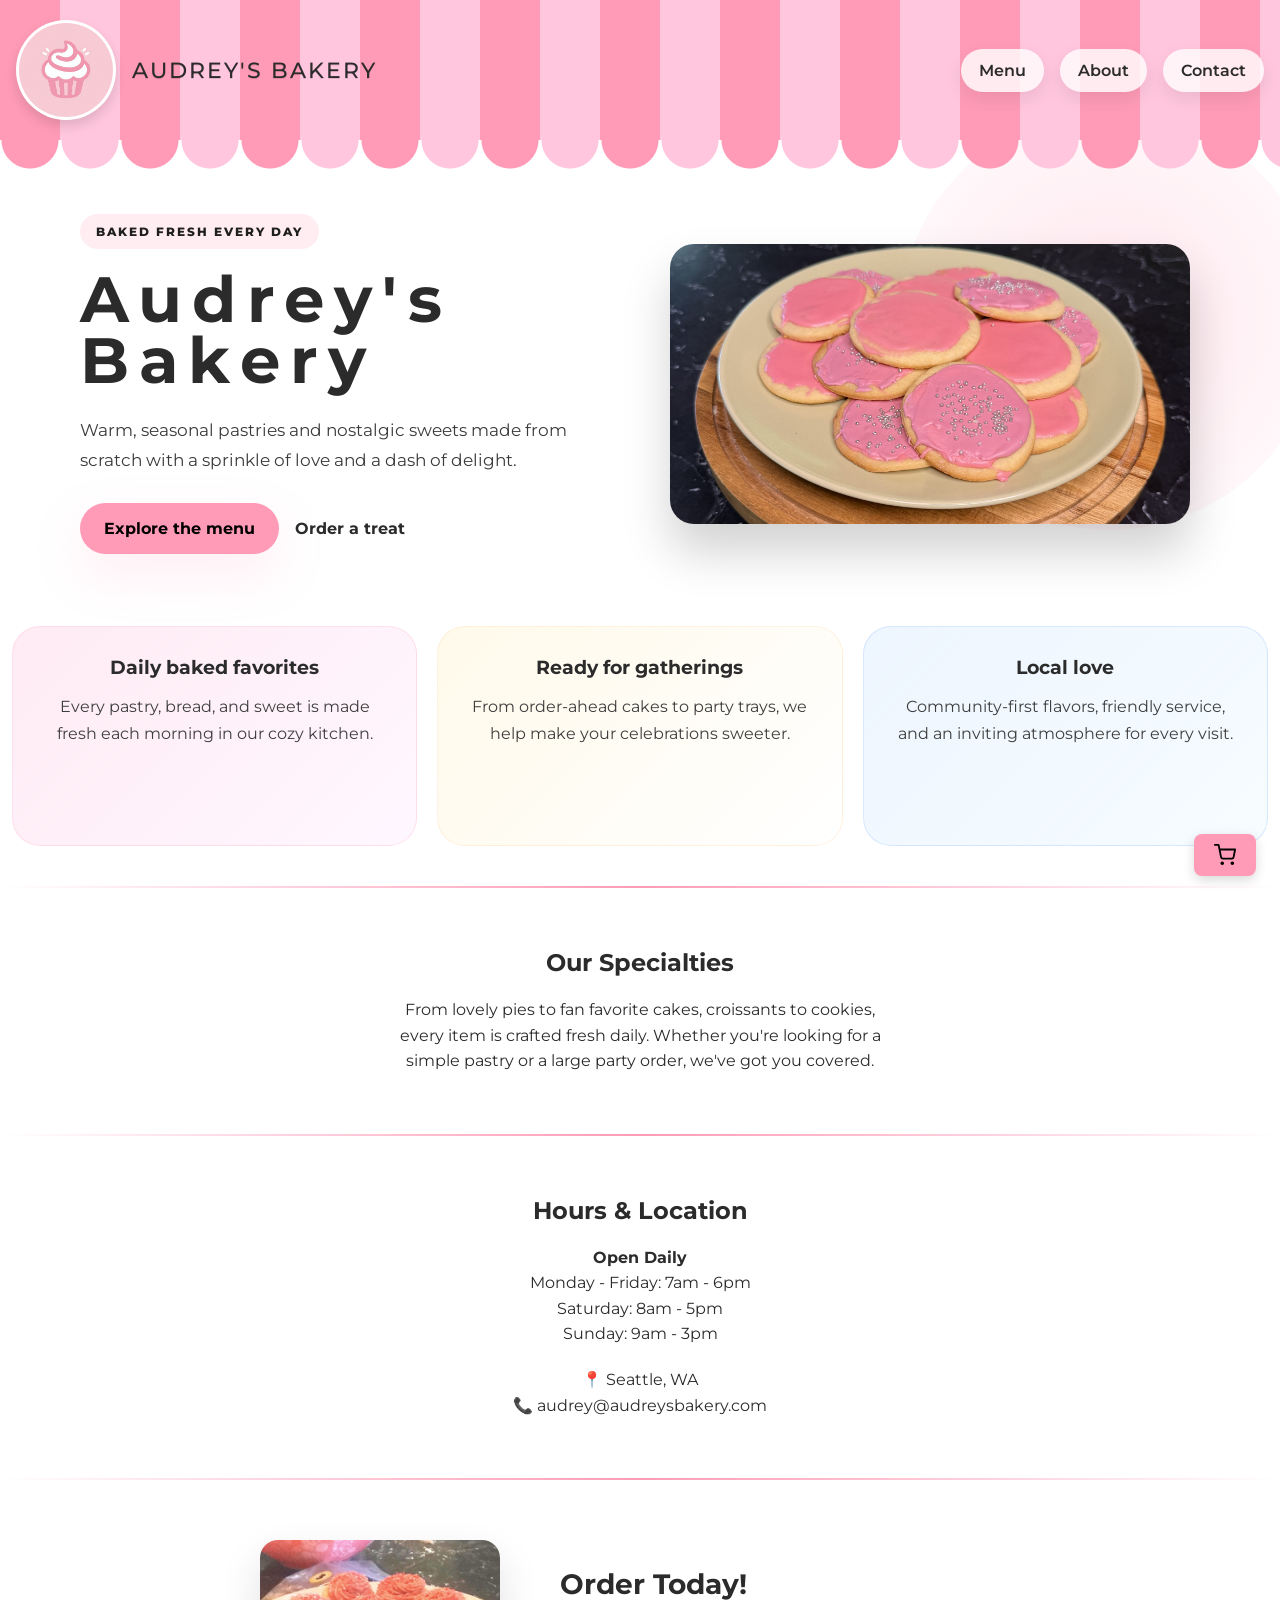
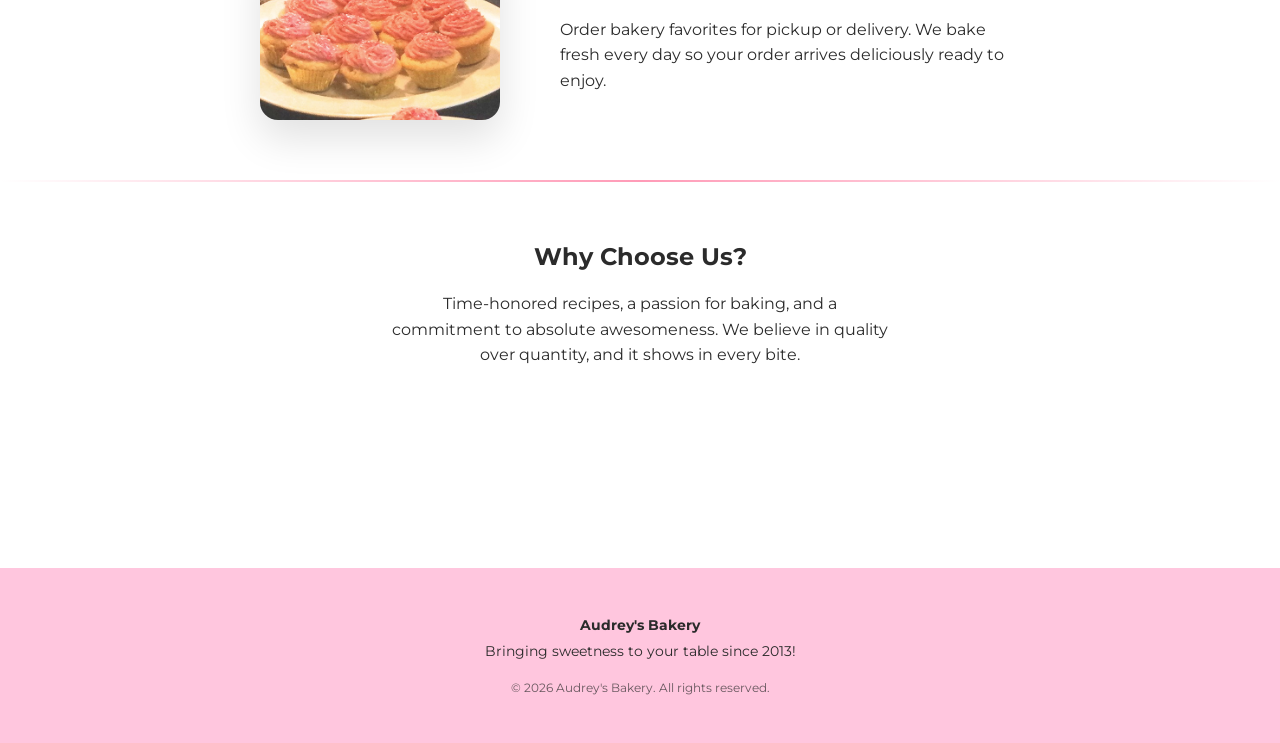
==== commit c3a3241b: "awning moves" ====
--- a/index.html
+++ b/index.html
@@ -33,20 +33,44 @@
 	</style>
 	<script>
 		(function(){
-			const awning = document.querySelector('.awning');
-			const homeBtn = document.querySelector('.home-button');
-			function checkAwning(){
-				if(!awning || !homeBtn) return;
-				const rect = awning.getBoundingClientRect();
-				if(rect.bottom <= 0){
-					homeBtn.style.display = 'inline-block';
-				} else {
-					homeBtn.style.display = 'none';
+			function init(){
+				const awning = document.querySelector('.awning');
+				const homeBtn = document.querySelector('.home-button');
+				let lastScrollY = window.scrollY;
+
+				function checkAwning(){
+					if(!awning) return;
+					const rect = awning.getBoundingClientRect();
+					const currentScrollY = window.scrollY;
+					const scrollingUp = currentScrollY < lastScrollY;
+
+					// Expand on any scroll up, shrink when scrolled past 50px going down
+					if(scrollingUp){
+						awning.classList.remove('shrunk');
+					} else if(currentScrollY > 50){
+						awning.classList.add('shrunk');
+					}
+
+					lastScrollY = currentScrollY;
+
+					// Show home button when awning is scrolled out of view
+					if(homeBtn){
+						if(rect.bottom <= 0){
+							homeBtn.style.display = 'inline-block';
+						} else {
+							homeBtn.style.display = 'none';
+						}
+					}
 				}
+				window.addEventListener('scroll', checkAwning, {passive:true});
+				window.addEventListener('resize', checkAwning, {passive:true});
+				checkAwning();
 			}
-			window.addEventListener('scroll', checkAwning, {passive:true});
-			window.addEventListener('resize', checkAwning, {passive:true});
-			checkAwning();
+			if(document.readyState === 'loading'){
+				document.addEventListener('DOMContentLoaded', init);
+			} else {
+				init();
+			}
 		})();
 	</script>
 </head>
--- a/styles.css
+++ b/styles.css
@@ -35,6 +35,36 @@
     overflow:visible;
     background:repeating-linear-gradient(90deg, var(--pink-1) 0 60px, var(--pink-2) 60px 120px);
     z-index:1001;
+    transition: min-height 0.5s ease, padding 0.5s ease;
+}
+.awning.shrunk{
+    min-height:40px;
+    padding:4px 16px;
+}
+.awning.shrunk .brand-link{
+    opacity:0;
+    visibility:hidden;
+}
+.awning.shrunk .site-nav{
+    opacity:0;
+    visibility:hidden;
+}
+.awning.shrunk .brand-img{
+    width:40px;
+    height:40px;
+}
+.awning.shrunk .logo-text{
+    font-size:14px;
+    margin-left:10px;
+}
+.awning.shrunk .site-nav a{
+    padding:6px 12px;
+    font-size:13px;
+}
+.awning.shrunk::before{
+    height:56px;
+    -webkit-mask-size:60px 56px;
+    mask-size:60px 56px;
 }
 .awning .brand-link{
     display:flex;
@@ -48,6 +78,9 @@
     text-decoration:none;
     color:inherit;
     position:relative;
+    opacity:1;
+    visibility:visible;
+    transition: opacity 0.5s ease, visibility 0.5s ease;
 }
 .home-button{
     position:fixed;
@@ -117,6 +150,7 @@
     z-index:999;
     font-family:'Montserrat','Bungee',sans-serif;
     text-align:left;
+    transition: font-size 0.5s ease, margin-left 0.5s ease;
 }
 .awning .brand-img{
     position:relative;
@@ -128,6 +162,7 @@
     border:3px solid rgba(255,255,255,0.65);
     background:#ffffff;
     z-index:1000;
+    transition: width 0.5s ease, height 0.5s ease;
 }
 .awning::before{
     content:"";
@@ -154,6 +189,9 @@
     gap:16px;
     margin:0;
     padding:0;
+    opacity:1;
+    visibility:visible;
+    transition: opacity 0.5s ease, visibility 0.5s ease;
 }
 .site-nav a{
     display:inline-flex;
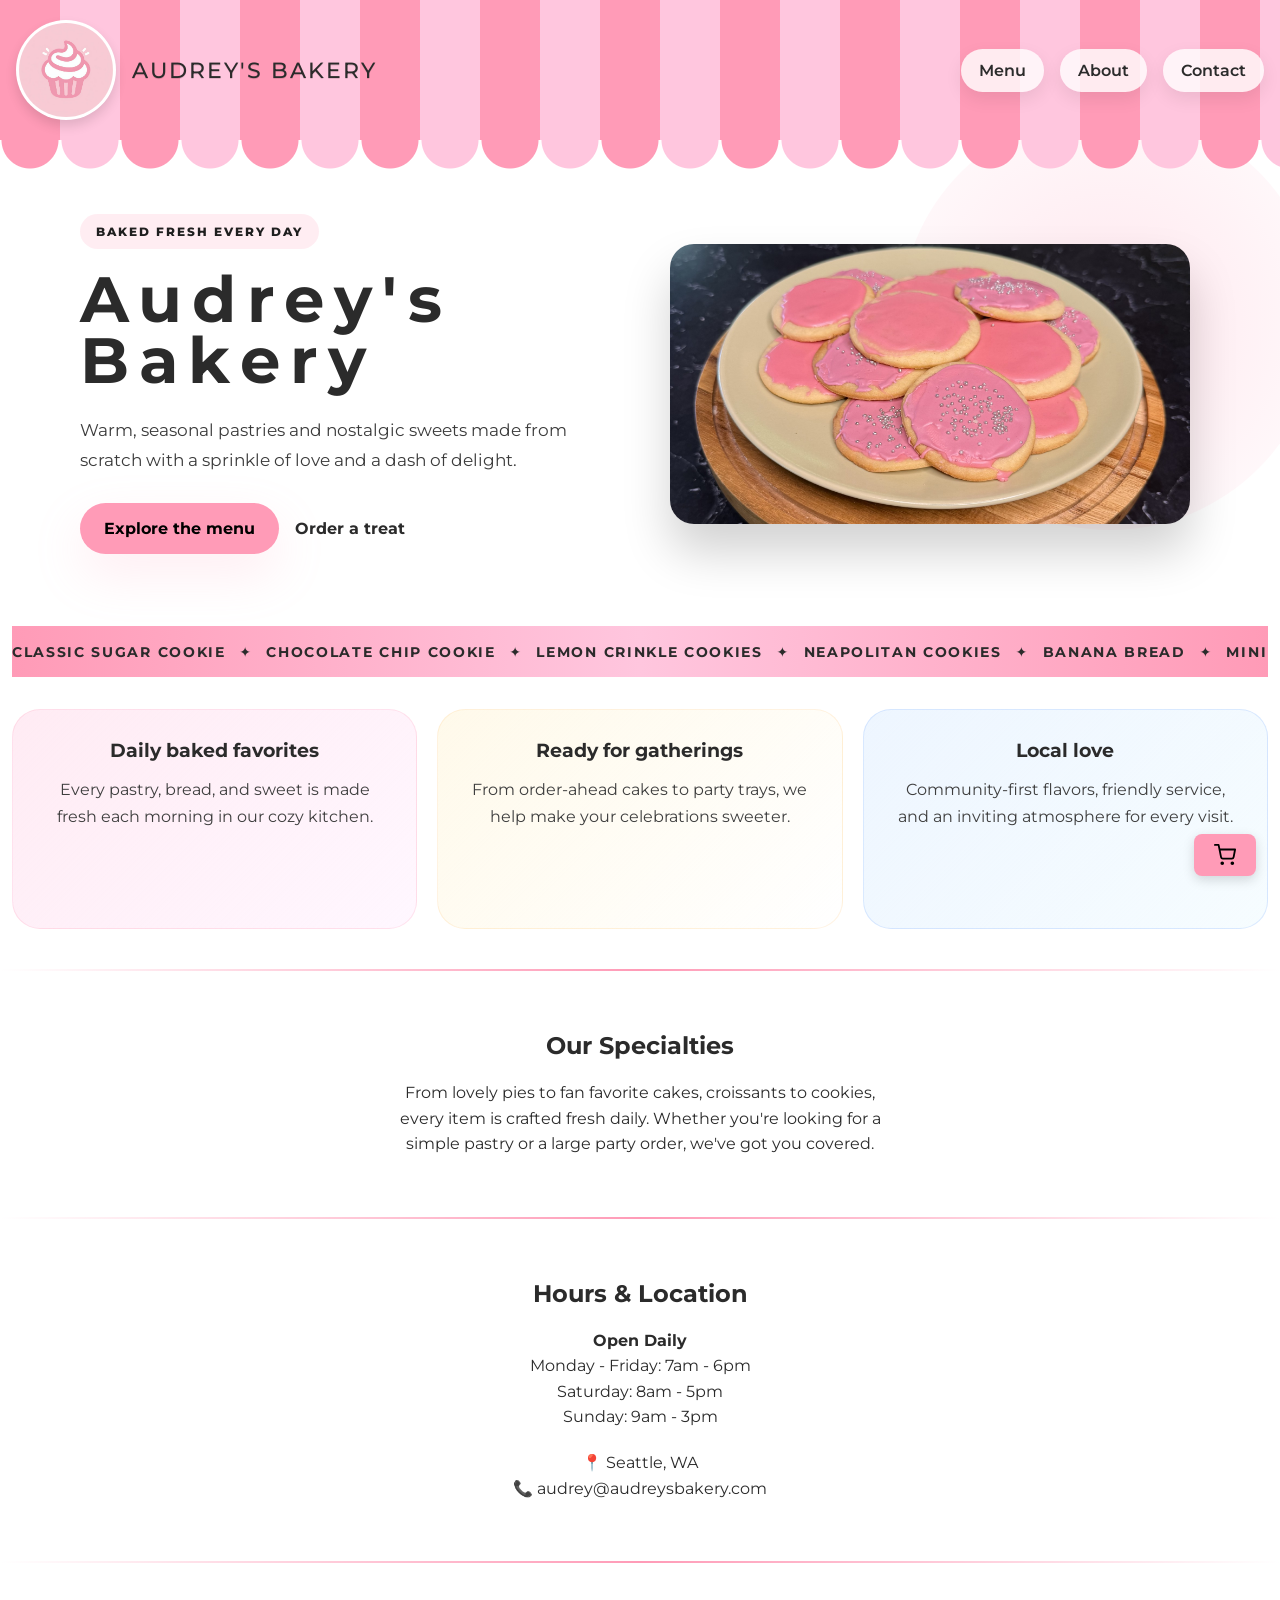
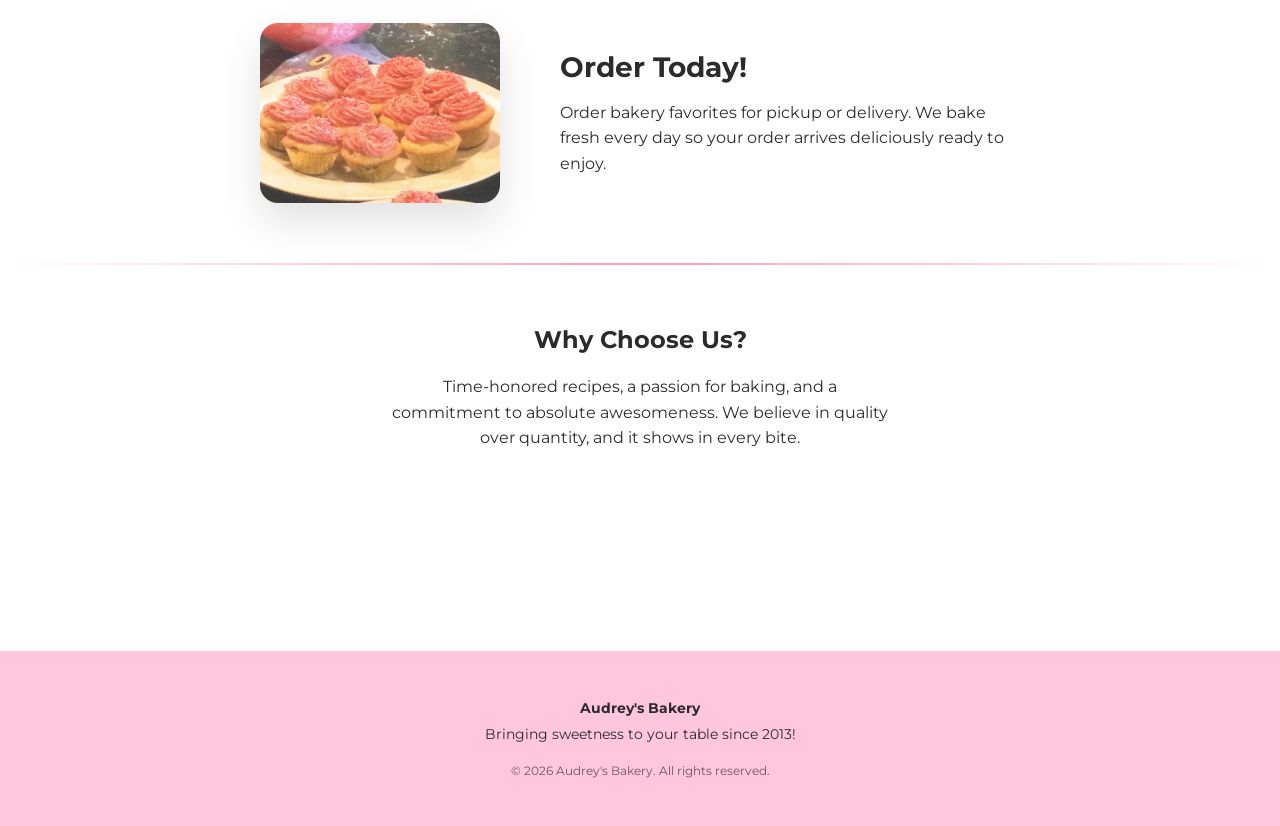
==== commit 95302915: "marquee added" ====
--- a/index.html
+++ b/index.html
@@ -12,7 +12,7 @@
 	<link href="https://fonts.googleapis.com/css2?family=Bungee&family=Montserrat:ital,wght@0,100..900;1,100..900&display=swap" rel="stylesheet">
 	<link rel="stylesheet" href="styles.css">
 	<style>
-		:root{ --pink-1:#ff9bb7; --pink-2:#ffc6de; --page-bg:#ffffff; }
+			:root{ --pink-1:#ff9bb7; --pink-2:#ffc6de; --page-bg:#ffffff; }
 		html,body{ margin:0; padding:0; }
 		body{ font-family: 'Montserrat', system-ui, -apple-system, 'Segoe UI', Roboto, 'Helvetica Neue', Arial; background:var(--page-bg); color:#2b2b2b; }
 
@@ -27,9 +27,454 @@
 	.content-row .text-block h2{ margin:0 0 16px 0; font-size:28px; }
 	.content-section p{ font-size:16px; line-height:1.6; margin:0 auto; max-width:500px; }
 	.divider{ position:relative; left:50%; width:100vw; margin-left:-50vw; height:2px; background:linear-gradient(to right, transparent, var(--pink-1), transparent); max-width:none; }
+
+	/* Marquee strip */
+	.marquee-strip{ background:linear-gradient(90deg, var(--pink-1), var(--pink-2), var(--pink-1)); padding:16px 0; overflow:hidden; white-space:nowrap; }
+	.marquee-strip__inner{ display:inline-block; animation:marquee-scroll 20s linear infinite; }
+	.marquee-strip__inner span{ font-size:14px; font-weight:700; letter-spacing:0.12em; text-transform:uppercase; color:#2b2b2b; margin-right:40px; }
+	.marquee-strip__inner .dot{ display:inline-block; margin:0 8px; color:#2b2b2b; }
+	@keyframes marquee-scroll{ 0%{ transform:translateX(0); } 100%{ transform:translateX(-50%); } }
 	footer{ background:var(--pink-2); padding:40px 16px; text-align:center; margin-top:60px; }
 	footer p{ margin:8px 0; font-size:14px; }
 
+		/* :root {
+			--pink-1: #ff6b9d;
+			--pink-2: #ff9ec0;
+			--pink-light: #ffe4ee;
+			--yellow: #ffd166;
+			--yellow-light: #fff3d4;
+			--mint: #7edba8;
+			--mint-light: #e0f8ec;
+			--lavender: #c4a1ff;
+			--lavender-light: #f0e6ff;
+			--sky: #6bc5f8;
+			--sky-light: #e0f2ff;
+			--cream: #fffaf5;
+			--warm-white: #ffffff;
+			--text-dark: #2d2016;
+			--text-mid: #6b5b4e;
+			--text-light: #9b8b7e;
+			--page-bg: var(--cream);
+		}
+
+		/* ── Homepage-specific overrides ── */
+		.home-main {
+			background: var(--cream);
+		}
+
+		/* Hero */
+		.home-hero {
+			display: grid;
+			grid-template-columns: 1fr 1fr;
+			align-items: center;
+			gap: 48px;
+			max-width: 1100px;
+			margin: 0 auto;
+			padding: 60px 24px 40px;
+		}
+		.home-hero__copy {
+			text-align: left;
+		}
+		.home-hero__tagline {
+			display: inline-block;
+			font-size: 11px;
+			font-weight: 800;
+			letter-spacing: 0.2em;
+			text-transform: uppercase;
+			color: var(--pink-1);
+			margin-bottom: 16px;
+			padding: 8px 18px;
+			background: var(--pink-light);
+			border-radius: 999px;
+		}
+		.home-hero__title {
+			font-family: 'Bungee', sans-serif;
+			font-size: clamp(2.8rem, 5vw, 4.2rem);
+			line-height: 1;
+			color: var(--text-dark);
+			margin: 0 0 20px;
+			letter-spacing: 0.02em;
+		}
+		.home-hero__desc {
+			font-size: 1.05rem;
+			line-height: 1.8;
+			color: var(--text-mid);
+			margin: 0 0 32px;
+			max-width: 460px;
+		}
+		.home-hero__actions {
+			display: flex;
+			gap: 16px;
+			flex-wrap: wrap;
+		}
+		.home-btn-primary {
+			display: inline-flex;
+			align-items: center;
+			padding: 16px 36px;
+			background: var(--pink-1);
+			color: #fff;
+			font-size: 14px;
+			font-weight: 800;
+			letter-spacing: 0.06em;
+			text-decoration: none;
+			border-radius: 999px;
+			transition: transform 0.2s, background 0.2s, box-shadow 0.2s;
+			box-shadow: 0 8px 24px rgba(255, 107, 157, 0.35);
+		}
+		.home-btn-primary:hover {
+			transform: translateY(-3px);
+			background: var(--pink-2);
+			box-shadow: 0 12px 32px rgba(255, 107, 157, 0.45);
+		}
+		.home-btn-secondary {
+			display: inline-flex;
+			align-items: center;
+			padding: 16px 36px;
+			background: var(--yellow);
+			color: var(--text-dark);
+			font-size: 14px;
+			font-weight: 800;
+			letter-spacing: 0.06em;
+			text-decoration: none;
+			border-radius: 999px;
+			transition: transform 0.2s, background 0.2s, box-shadow 0.2s;
+			box-shadow: 0 8px 24px rgba(255, 209, 102, 0.35);
+		}
+		.home-btn-secondary:hover {
+			transform: translateY(-3px);
+			background: var(--yellow-light);
+			box-shadow: 0 12px 32px rgba(255, 209, 102, 0.45);
+		}
+		.home-hero__image {
+			position: relative;
+		}
+		.home-hero__image img {
+			width: 100%;
+			max-width: 480px;
+			height: 400px;
+			object-fit: cover;
+			border-radius: 240px 240px 24px 24px;
+			box-shadow: 0 24px 60px rgba(255, 107, 157, 0.15);
+		}
+		.home-hero__image::before {
+			content: '';
+			position: absolute;
+			top: -16px;
+			right: -16px;
+			width: 100%;
+			height: 100%;
+			border-radius: 240px 240px 24px 24px;
+			border: 3px solid var(--yellow);
+			z-index: -1;
+		}
+
+		/* Marquee strip */
+		.home-marquee {
+			background: linear-gradient(90deg, var(--pink-1), var(--pink-2), var(--yellow), var(--mint), var(--sky), var(--lavender));
+			color: #fff;
+			padding: 14px 0;
+			overflow: hidden;
+			white-space: nowrap;
+		}
+		.home-marquee__inner {
+			display: inline-block;
+			animation: marquee-scroll 25s linear infinite;
+		}
+		.home-marquee__inner span {
+			font-size: 13px;
+			font-weight: 700;
+			letter-spacing: 0.15em;
+			text-transform: uppercase;
+			margin-right: 60px;
+			text-shadow: 0 1px 3px rgba(0,0,0,0.1);
+		}
+		@keyframes marquee-scroll {
+			0% { transform: translateX(0); }
+			100% { transform: translateX(-50%); }
+		}
+
+		/* Section heading */
+		.home-section-head {
+			text-align: center;
+			padding: 60px 24px 0;
+			max-width: 600px;
+			margin: 0 auto;
+		}
+		.home-section-head h2 {
+			font-family: 'Bungee', sans-serif;
+			font-size: clamp(1.6rem, 3vw, 2.2rem);
+			color: var(--text-dark);
+			margin: 0 0 12px;
+			letter-spacing: 0.04em;
+		}
+		.home-section-head h2::after {
+			content: '✨';
+			margin-left: 8px;
+		}
+		.home-section-head p {
+			font-size: 1rem;
+			color: var(--text-mid);
+			line-height: 1.7;
+			margin: 0;
+		}
+
+		/* Signature items grid */
+		.home-signatures {
+			display: grid;
+			grid-template-columns: repeat(auto-fit, minmax(240px, 1fr));
+			gap: 24px;
+			max-width: 1100px;
+			margin: 40px auto 0;
+			padding: 0 24px;
+		}
+		.home-sig-card {
+			background: var(--warm-white);
+			border-radius: 24px;
+			overflow: hidden;
+			text-decoration: none;
+			color: inherit;
+			transition: transform 0.3s, box-shadow 0.3s;
+			box-shadow: 0 4px 20px rgba(0, 0, 0, 0.06);
+			border: 2px solid transparent;
+		}
+		.home-sig-card:hover {
+			transform: translateY(-8px) rotate(-1deg);
+			box-shadow: 0 20px 48px rgba(255, 107, 157, 0.2);
+			border-color: var(--pink-light);
+		}
+		.home-sig-card:nth-child(2):hover {
+			border-color: var(--yellow-light);
+			transform: translateY(-8px) rotate(1deg);
+		}
+		.home-sig-card:nth-child(3):hover {
+			border-color: var(--mint-light);
+			transform: translateY(-8px) rotate(-1deg);
+		}
+		.home-sig-card:nth-child(4):hover {
+			border-color: var(--lavender-light);
+			transform: translateY(-8px) rotate(1deg);
+		}
+		.home-sig-card img {
+			width: 100%;
+			height: 220px;
+			object-fit: cover;
+		}
+		.home-sig-card__info {
+			padding: 20px 24px 24px;
+			text-align: center;
+		}
+		.home-sig-card__info h3 {
+			font-size: 1.1rem;
+			font-weight: 800;
+			color: var(--text-dark);
+			margin: 0 0 6px;
+		}
+		.home-sig-card__info p {
+			font-size: 0.9rem;
+			color: var(--text-light);
+			margin: 0;
+			line-height: 1.5;
+		}
+
+		/* About strip */
+		.home-about {
+			background: linear-gradient(135deg, var(--pink-light) 0%, var(--yellow-light) 50%, var(--mint-light) 100%);
+			padding: 80px 24px;
+			margin-top: 80px;
+		}
+		.home-about__inner {
+			display: grid;
+			grid-template-columns: 1fr 1fr;
+			gap: 60px;
+			align-items: center;
+			max-width: 1100px;
+			margin: 0 auto;
+		}
+		.home-about__image img {
+			width: 100%;
+			max-width: 440px;
+			height: 360px;
+			object-fit: cover;
+			border-radius: 24px;
+			box-shadow: 0 20px 50px rgba(255, 107, 157, 0.15);
+			border: 4px solid #fff;
+		}
+		.home-about__copy h2 {
+			font-family: 'Bungee', sans-serif;
+			font-size: clamp(1.5rem, 2.5vw, 2rem);
+			color: var(--text-dark);
+			margin: 0 0 20px;
+			letter-spacing: 0.04em;
+		}
+		.home-about__copy p {
+			font-size: 1rem;
+			line-height: 1.8;
+			color: var(--text-mid);
+			margin: 0 0 16px;
+		}
+		.home-about__copy a {
+			display: inline-block;
+			margin-top: 12px;
+			color: var(--pink-1);
+			font-weight: 800;
+			text-decoration: none;
+			border-bottom: 3px solid var(--yellow);
+			padding-bottom: 2px;
+			transition: border-color 0.2s;
+		}
+		.home-about__copy a:hover {
+			border-color: var(--pink-1);
+		}
+
+		/* Values */
+		.home-values {
+			display: grid;
+			grid-template-columns: repeat(3, 1fr);
+			gap: 32px;
+			max-width: 900px;
+			margin: 0 auto;
+			padding: 60px 24px;
+		}
+		.home-value {
+			text-align: center;
+			padding: 36px 24px;
+			border-radius: 24px;
+			transition: transform 0.3s, box-shadow 0.3s;
+		}
+		.home-value:hover {
+			transform: translateY(-4px);
+		}
+		.home-value:nth-child(1) {
+			background: var(--pink-light);
+			box-shadow: 0 8px 24px rgba(255, 107, 157, 0.15);
+		}
+		.home-value:nth-child(2) {
+			background: var(--yellow-light);
+			box-shadow: 0 8px 24px rgba(255, 209, 102, 0.15);
+		}
+		.home-value:nth-child(3) {
+			background: var(--mint-light);
+			box-shadow: 0 8px 24px rgba(126, 219, 168, 0.15);
+		}
+		.home-value__icon {
+			font-size: 2.4rem;
+			margin-bottom: 16px;
+		}
+		.home-value h3 {
+			font-size: 1.05rem;
+			font-weight: 800;
+			color: var(--text-dark);
+			margin: 0 0 10px;
+		}
+		.home-value p {
+			font-size: 0.9rem;
+			color: var(--text-mid);
+			line-height: 1.6;
+			margin: 0;
+		}
+
+		/* Hours & info bar */
+		.home-info-bar {
+			background: linear-gradient(135deg, var(--lavender-light), var(--sky-light), var(--pink-light));
+			padding: 48px 24px;
+			margin-top: 40px;
+		}
+		.home-info-bar__inner {
+			display: flex;
+			justify-content: center;
+			gap: 60px;
+			flex-wrap: wrap;
+			max-width: 900px;
+			margin: 0 auto;
+			text-align: center;
+		}
+		.home-info-item h3 {
+			font-size: 0.85rem;
+			font-weight: 800;
+			letter-spacing: 0.15em;
+			text-transform: uppercase;
+			color: var(--text-dark);
+			margin: 0 0 10px;
+		}
+		.home-info-item p {
+			font-size: 0.95rem;
+			color: var(--text-mid);
+			line-height: 1.7;
+			margin: 0;
+		}
+
+		/* CTA */
+		.home-cta {
+			text-align: center;
+			padding: 80px 24px;
+			max-width: 600px;
+			margin: 0 auto;
+			background: radial-gradient(circle at center, var(--pink-light) 0%, transparent 70%);
+		}
+		.home-cta h2 {
+			font-family: 'Bungee', sans-serif;
+			font-size: clamp(1.6rem, 3vw, 2.4rem);
+			color: var(--text-dark);
+			margin: 0 0 16px;
+			letter-spacing: 0.04em;
+		}
+		.home-cta p {
+			font-size: 1rem;
+			color: var(--text-mid);
+			line-height: 1.7;
+			margin: 0 0 32px;
+		}
+
+		/* Homepage footer */
+		.home-footer {
+			background: linear-gradient(135deg, var(--pink-1), var(--pink-2));
+			color: #fff;
+			padding: 48px 24px;
+			text-align: center;
+		}
+		.home-footer p {
+			margin: 6px 0;
+			font-size: 14px;
+			color: rgba(255,255,255,0.9);
+		}
+		.home-footer strong {
+			color: #fff;
+			font-size: 18px;
+		}
+
+		/* Responsive */
+		@media (max-width: 768px) {
+			.home-hero {
+				grid-template-columns: 1fr;
+				text-align: center;
+				padding: 40px 20px 30px;
+				gap: 32px;
+			}
+			.home-hero__copy { text-align: center; }
+			.home-hero__desc { margin-left: auto; margin-right: auto; }
+			.home-hero__actions { justify-content: center; }
+			.home-hero__image { order: -1; }
+			.home-hero__image img {
+				height: 300px;
+				max-width: 320px;
+				margin: 0 auto;
+				display: block;
+			}
+			.home-hero__image::before { display: none; }
+			.home-about__inner {
+				grid-template-columns: 1fr;
+				text-align: center;
+			}
+			.home-about__image { order: -1; }
+			.home-about__image img { margin: 0 auto; display: block; height: 260px; }
+			.home-values {
+				grid-template-columns: 1fr;
+				gap: 20px;
+			}
+			.home-info-bar__inner {
+				gap: 32px;
+			}
+		} */
 	</style>
 	<script>
 		(function(){
@@ -107,6 +552,13 @@
 			</div>
 		</section>
 
+		<!-- Marquee strip -->
+		<div class="marquee-strip" aria-hidden="true">
+			<div class="marquee-strip__inner">
+				<span>Classic Sugar Cookie <span class="dot">✦</span> Chocolate Chip Cookie <span class="dot">✦</span> Lemon Crinkle Cookies <span class="dot">✦</span> Neapolitan Cookies <span class="dot">✦</span> Banana Bread <span class="dot">✦</span> Mini Cheesecakes <span class="dot">✦</span> Full Bundt Cake <span class="dot">✦</span> Layer Cake <span class="dot">✦</span> Mini Donuts <span class="dot">✦</span> Muffin <span class="dot">✦</span> Berry Galette <span class="dot">✦</span> Cake Pops <span class="dot">✦</span> Pumpkin Mini Pies <span class="dot">✦</span> Pizzelles <span class="dot">✦</span> Classic Sugar Cookie <span class="dot">✦</span> Chocolate Chip Cookie <span class="dot">✦</span> Lemon Crinkle Cookies <span class="dot">✦</span> Neapolitan Cookies <span class="dot">✦</span> Banana Bread <span class="dot">✦</span> Mini Cheesecakes <span class="dot">✦</span> Full Bundt Cake <span class="dot">✦</span> Layer Cake <span class="dot">✦</span> Mini Donuts <span class="dot">✦</span> Muffin <span class="dot">✦</span> Berry Galette <span class="dot">✦</span> Cake Pops <span class="dot">✦</span> Pumpkin Mini Pies <span class="dot">✦</span> Pizzelles</span>
+			</div>
+		</div>
+
 		<section class="section-grid">
 			<article class="feature-card feature-card--soft">
 				<h3>Daily baked favorites</h3>
@@ -137,7 +589,7 @@
 			<p style="margin-top:20px;">📍 Seattle, WA<br>📞 audrey@audreysbakery.com</p>
 		</div>
 
-		<div class="divider"></div>
+			<div class="divider"></div>
 
 		<div class="content-section">
 			<div class="content-row">
@@ -149,14 +601,14 @@
 			</div>
 		</div>
 
-		<div class="divider"></div>
+			<div class="divider"></div>
 
 		<div class="content-section">
 			<h2>Why Choose Us?</h2>
 			<p>Time-honored recipes, a passion for baking, and a commitment to absolute awesomeness. We believe in quality over quantity, and it shows in every bite.</p>
-		</div>
+			</div>
 	</main>
-	
+
 	<footer>
 		<p><strong>Audrey's Bakery</strong></p>
 		<p>Bringing sweetness to your table since 2013!</p>
@@ -174,4 +626,92 @@
 			}
 		})();
 	</script>
+	<script>
+		(function(){
+			var params=new URLSearchParams(window.location.search);
+			var testDate=params.get('date');
+			var now=testDate ? new Date(testDate+'T00:00:00') : new Date();
+			if(now.getMonth()===11 && now.getDate()>=20 && now.getDate()<=25){
+				var awning=document.querySelector('.awning');
+				if(!awning) return;
+				var container=document.createElement('div');
+				container.className='twinkle-lights';
+				var w=awning.offsetWidth;
+				var h=50;
+				// 3 swoops: 4 control points creating 3 dips
+				var pts=[
+					{x:0, y:0},
+					{x:w/6, y:h},
+					{x:w/3, y:0},
+					{x:w/2, y:h},
+					{x:2*w/3, y:0},
+					{x:5*w/6, y:h},
+					{x:w, y:0}
+				];
+				// Build SVG path with 3 quadratic curves
+				var svg=document.createElementNS('http://www.w3.org/2000/svg','svg');
+				svg.setAttribute('viewBox','0 0 '+w+' '+h);
+				var path=document.createElementNS('http://www.w3.org/2000/svg','path');
+				var d='M '+pts[0].x+' '+pts[0].y;
+				d+=' Q '+pts[1].x+' '+pts[1].y+' '+pts[2].x+' '+pts[2].y;
+				d+=' Q '+pts[3].x+' '+pts[3].y+' '+pts[4].x+' '+pts[4].y;
+				d+=' Q '+pts[5].x+' '+pts[5].y+' '+pts[6].x+' '+pts[6].y;
+				path.setAttribute('d',d);
+				path.setAttribute('fill','none');
+				path.setAttribute('stroke','#555');
+				path.setAttribute('stroke-width','1.5');
+				svg.appendChild(path);
+				container.appendChild(svg);
+				// Sample points along the 3-curve path
+				function quadPoint(t,a,b,c){ return {x:(1-t)*(1-t)*a.x+2*(1-t)*t*b.x+t*t*c.x, y:(1-t)*(1-t)*a.y+2*(1-t)*t*b.y+t*t*c.y}; }
+				var colors=['red','green','gold','blue'];
+				var count=Math.max(12,Math.floor(w/50));
+				for(var i=0;i<count;i++){
+					var t=(i+0.5)/count;
+					var pt;
+					if(t<=1/3){ pt=quadPoint(t*3,pts[0],pts[1],pts[2]); }
+					else if(t<=2/3){ pt=quadPoint((t-1/3)*3,pts[2],pts[3],pts[4]); }
+					else { pt=quadPoint((t-2/3)*3,pts[4],pts[5],pts[6]); }
+					var bulb=document.createElement('span');
+					bulb.className='twinkle-light '+colors[i%4];
+					bulb.style.left=pt.x+'px';
+					bulb.style.top=pt.y+'px';
+					bulb.style.animationDelay=(i*0.2)+'s';
+					container.appendChild(bulb);
+				}
+				awning.appendChild(container);
+			} else if(now.getMonth()===9 && now.getDate()>=25 && now.getDate()<=31){
+				var container=document.createElement('div');
+				container.className='halloween-spider';
+				var w=window.innerWidth;
+				var vh=window.innerHeight;
+				var spiderX=w/2;
+				var speed=5;    //2+Math.random()*1.5;
+				var svg=document.createElementNS('http://www.w3.org/2000/svg','svg');
+				svg.setAttribute('viewBox','0 0 '+w+' '+vh);
+				var line=document.createElementNS('http://www.w3.org/2000/svg','line');
+				line.setAttribute('x1',spiderX);
+				line.setAttribute('y1','0');
+				line.setAttribute('x2',spiderX);
+				line.setAttribute('y2','0');
+				line.setAttribute('stroke','#555');
+				line.setAttribute('stroke-width','1');
+				svg.appendChild(line);
+				container.appendChild(svg);
+				var spider=document.createElement('span');
+				spider.className='spider-emoji';
+				spider.textContent='\ud83d\udd77';
+				spider.style.left=spiderX+'px';
+				spider.style.animationDuration=speed+'s';
+				container.appendChild(spider);
+				document.body.appendChild(container);
+				(function updateLine(){
+					var top=parseInt(getComputedStyle(spider).top)||0;
+					line.setAttribute('y2',top);
+					requestAnimationFrame(updateLine);
+				})();
+				setTimeout(function(){ container.remove(); }, speed*1000+500);
+			}
+		})();
+	</script>
 </body>
--- a/styles.css
+++ b/styles.css
@@ -138,6 +138,18 @@
 }
 .cart-button__badge.show{
     display:inline-block;
+}
+
+@keyframes cart-bounce {
+    0%   { transform: scale(1); }
+    25%  { transform: scale(1.25); }
+    50%  { transform: scale(0.95); }
+    75%  { transform: scale(1.1); }
+    100% { transform: scale(1); }
+}
+
+.cart-button.bounce{
+    animation: cart-bounce 0.5s ease;
 }
 .awning .logo-text{
     position:static;
@@ -521,6 +533,20 @@
 .item-logo--lemoncrinkle{
     object-position:center 60%;
 }
+.item-logo--layercake{
+    object-position:center 52%;
+}
+.hero-image--pinkcake{
+    width:100%;
+    max-width:480px;
+    height:280px;
+    object-fit:cover;
+    object-position:center 52%;
+    border-radius:18px;
+    box-shadow:0 18px 40px rgba(0,0,0,0.12);
+    margin:24px auto;
+    display:block;
+}
 .item-name{
     font-weight:500;
     font-size:16px;
@@ -964,6 +990,39 @@
 .item-modal__order-btn:hover{
     background:var(--pink-2);
 }
+.item-modal__sizes{
+    margin-bottom:20px;
+}
+.item-modal__size-label{
+    display:block;
+    font-size:14px;
+    font-weight:700;
+    margin-bottom:10px;
+    color:var(--text);
+}
+.item-modal__size-buttons{
+    display:flex;
+    gap:8px;
+    justify-content:center;
+}
+.item-modal__size-btn{
+    padding:8px 18px;
+    border-radius:999px;
+    border:2px solid var(--pink-1);
+    background:transparent;
+    color:var(--text);
+    font-size:14px;
+    font-weight:600;
+    cursor:pointer;
+    transition:background 0.2s ease, border-color 0.2s ease;
+}
+.item-modal__size-btn:hover{
+    background:var(--pink-2);
+}
+.item-modal__size-btn.selected{
+    background:var(--pink-1);
+    border-color:var(--pink-1);
+}
 
 /* ─── Cart Navigation ─── */
 .cart-nav-link{
@@ -1023,49 +1082,81 @@
     transform:translateY(-1px);
     background:var(--pink-2);
 }
+.item-card__add-btn.seasonal-disabled{
+    background:#ccc;
+    color:#666;
+    cursor:not-allowed;
+    transform:none;
+}
+.item-card__add-btn.seasonal-disabled:hover{
+    background:#ccc;
+    transform:none;
+}
 
 /* ─── Cart Page ─── */
 .cart-items-grid{
-    display:grid;
-    grid-template-columns:repeat(auto-fill, minmax(260px, 1fr));
+    display:flex;
+    flex-wrap:wrap;
+    justify-content:center;
     gap:24px;
     max-width:960px;
     margin:0 auto;
     padding:0 16px;
+    align-items:flex-start;
 }
 .cart-item-card{
-    display:flex;
-    gap:16px;
-    align-items:center;
+    flex:1 1 200px;
+    max-width:240px;
     background:#fff;
     border:1px solid rgba(43,43,43,0.08);
     border-radius:20px;
-    padding:16px;
+    padding:0;
     box-shadow:0 8px 20px rgba(0,0,0,0.05);
+    cursor:pointer;
+    transition:box-shadow 0.2s ease, transform 0.2s ease;
+    overflow:hidden;
+    text-align:center;
+    display:flex;
+    flex-direction:column;
+    align-items:center;
+}
+.cart-item-card:hover{
+    box-shadow:0 12px 28px rgba(0,0,0,0.08);
+    transform:translateY(-2px);
 }
 .cart-item-img{
-    width:72px;
-    height:72px;
-    border-radius:14px;
+    width:100%;
+    height:160px;
     object-fit:cover;
-    flex-shrink:0;
 }
 .cart-item-info{
     display:flex;
     flex-direction:column;
-    gap:10px;
-    flex:1;
-    min-width:0;
+    gap:4px;
+    padding:14px 16px;
+    align-items:center;
+    width:100%;
 }
 .cart-item-name{
     font-weight:700;
     font-size:15px;
     color:var(--text);
 }
+.cart-item-qty{
+    font-size:13px;
+    color:#888;
+    font-weight:500;
+}
 .cart-item-controls{
     display:flex;
     align-items:center;
     gap:8px;
+}
+.cart-qty-label{
+    font-size:13px;
+    font-weight:600;
+    color:#888;
+    margin-right:4px;
 }
 .qty-btn{
     width:30px;
@@ -1106,6 +1197,157 @@
 .cart-remove-btn:hover{
     color:#e74c3c;
 }
+.cart-item-customs{
+    display:flex;
+    flex-direction:column;
+    gap:8px;
+    padding:10px 0;
+    border-top:1px solid rgba(43,43,43,0.06);
+    border-bottom:1px solid rgba(43,43,43,0.06);
+    margin-bottom:10px;
+}
+.cart-custom-row{
+    display:flex;
+    align-items:center;
+    gap:8px;
+}
+.cart-custom-label{
+    font-size:12px;
+    font-weight:600;
+    color:#666;
+    min-width:100px;
+    text-align:right;
+    flex-shrink:0;
+}
+.cart-custom-input{
+    flex:1;
+    padding:6px 10px;
+    border:1px solid rgba(43,43,43,0.12);
+    border-radius:8px;
+    font-size:13px;
+    font-family:inherit;
+    color:var(--text);
+    background:#fafafa;
+    transition:border-color 0.2s ease, background 0.2s ease;
+}
+.cart-custom-input:focus{
+    outline:none;
+    border-color:var(--pink-1);
+    background:#fff;
+}
+.cart-modal-controls{
+    display:flex;
+    align-items:center;
+    justify-content:center;
+    gap:8px;
+    margin-bottom:16px;
+}
+.cart-modal-customs{
+    display:flex;
+    flex-direction:column;
+    gap:8px;
+    margin-bottom:12px;
+}
+.cart-modal-note{
+    width:100%;
+    padding:8px 12px;
+    border:1px solid rgba(43,43,43,0.12);
+    border-radius:8px;
+    font-size:13px;
+    font-family:inherit;
+    color:var(--text);
+    background:#fafafa;
+    margin-bottom:16px;
+    box-sizing:border-box;
+    transition:border-color 0.2s ease, background 0.2s ease;
+}
+.cart-modal-note:focus{
+    outline:none;
+    border-color:var(--pink-1);
+    background:#fff;
+}
+.cart-modal-actions{
+    text-align:center;
+}
+.cart-modal-done{
+    display:inline-block;
+    background:var(--pink-1);
+    color:#000000;
+    padding:12px 48px;
+    border-radius:12px;
+    border:none;
+    font-weight:700;
+    font-size:15px;
+    cursor:pointer;
+    font-family:inherit;
+    transition:background 0.3s ease;
+}
+.cart-modal-done:hover{
+    background:var(--pink-2);
+}
+
+/* Toast notification */
+.toast-notification{
+    position:fixed;
+    bottom:24px;
+    left:50%;
+    transform:translateX(-50%) translateY(20px);
+    background:#2b2b2b;
+    color:#ffffff;
+    padding:12px 16px 12px 24px;
+    border-radius:10px;
+    font-size:14px;
+    font-weight:600;
+    font-family:inherit;
+    opacity:0;
+    pointer-events:none;
+    transition:opacity 0.3s ease, transform 0.3s ease;
+    z-index:9999;
+    display:flex;
+    align-items:center;
+    gap:16px;
+    white-space:nowrap;
+}
+.toast-notification.active{
+    opacity:1;
+    transform:translateX(-50%) translateY(0);
+    pointer-events:auto;
+}
+.toast-undo{
+    background:transparent;
+    color:var(--pink-1);
+    border:none;
+    font-size:14px;
+    font-weight:700;
+    font-family:inherit;
+    cursor:pointer;
+    padding:4px 8px;
+    border-radius:4px;
+    transition:color 0.2s ease;
+}
+.toast-undo:hover{
+    color:#ffffff;
+}
+.cart-item-note{
+    width:100%;
+    margin-top:10px;
+    padding:8px 12px;
+    border:1px solid rgba(43,43,43,0.12);
+    border-radius:8px;
+    font-size:13px;
+    font-family:inherit;
+    color:var(--text);
+    background:#fafafa;
+    transition:border-color 0.2s ease, background 0.2s ease;
+}
+.cart-item-note:focus{
+    outline:none;
+    border-color:var(--pink-1);
+    background:#fff;
+}
+.cart-item-note::placeholder{
+    color:#aaa;
+}
 .cart-continue{
     text-align:center;
     padding:24px 16px 0;
@@ -1120,8 +1362,104 @@
 .continue-link:hover{
     color:var(--text);
 }
+.cart-check-note{
+    text-align:center;
+    font-size:14px;
+    font-style:italic;
+    color:#888;
+    margin:12px 0 20px;
+}
 
 .readonly-field{
     background:#f5f0f3;
     cursor:default;
 }
+
+/* === Christmas Twinkle Lights (Dec 20-25 Easter Egg) === */
+.twinkle-lights{
+    position:absolute;
+    top:0;
+    left:0;
+    right:0;
+    height:50px;
+    pointer-events:none;
+    z-index:10;
+    overflow:visible;
+}
+.twinkle-lights svg{
+    position:absolute;
+    top:0;
+    left:0;
+    width:100%;
+    height:100%;
+    pointer-events:none;
+}
+.twinkle-light{
+    width:10px;
+    height:14px;
+    border-radius:50% 50% 50% 50%;
+    position:absolute;
+    transform:translateX(-50%);
+    margin-top:6px;
+}
+.twinkle-light::before{
+    content:"";
+    position:absolute;
+    top:-6px;
+    left:50%;
+    transform:translateX(-50%);
+    width:4px;
+    height:6px;
+    background:#555;
+    border-radius:2px 2px 0 0;
+}
+.twinkle-light.red{ background:#ff3333; box-shadow:0 0 6px 2px rgba(255,51,51,0.6); }
+.twinkle-light.green{ background:#33cc33; box-shadow:0 0 6px 2px rgba(51,204,51,0.6); }
+.twinkle-light.gold{ background:#ffea00; box-shadow:0 0 6px 2px rgba(255, 234, 0, 0.699); }
+.twinkle-light.blue{ background:#3399ff; box-shadow:0 0 6px 2px rgba(51,153,255,0.6); }
+@keyframes twinkle{
+    0%   { opacity:1;   filter:brightness(1.3); }
+    85%  { opacity:1;   filter:brightness(1.3); }
+    90%  { opacity:0.3; filter:brightness(0.6); }
+    95%  { opacity:1;   filter:brightness(1.3); }
+    100% { opacity:1;   filter:brightness(1.3); }
+}
+
+/* === Halloween Spider (Oct 25-31 Easter Egg) === */
+.halloween-spider{
+    position:fixed;
+    top:0;
+    left:0;
+    width:100%;
+    height:100%;
+    pointer-events:none;
+    z-index:9999;
+    overflow:visible;
+}
+.halloween-spider svg{
+    position:absolute;
+    top:0;
+    left:0;
+    width:100%;
+    height:100%;
+    pointer-events:none;
+}
+.halloween-spider .spider-emoji{
+    position:absolute;
+    font-size:120px;
+    line-height:1;
+    transform:translateX(-50%);
+    animation: spiderDrop 5s ease-in-out forwards;
+}
+@keyframes spiderDrop{
+    0%   { top:-100px; opacity:0; }
+    10%  { opacity:1; }
+    30%  { top:50vh; opacity:1; }
+    35%  { top:50vh; }
+    42%  { top:calc(50vh - 60px); }
+    55%  { top:calc(50vh + 90px); }
+    65%  { top:calc(50vh + 60px); }
+    80%  { top:-100px; opacity:1; }
+    85%  { top:-100px; opacity:0; }
+    100% { top:-100px; opacity:0; }
+}
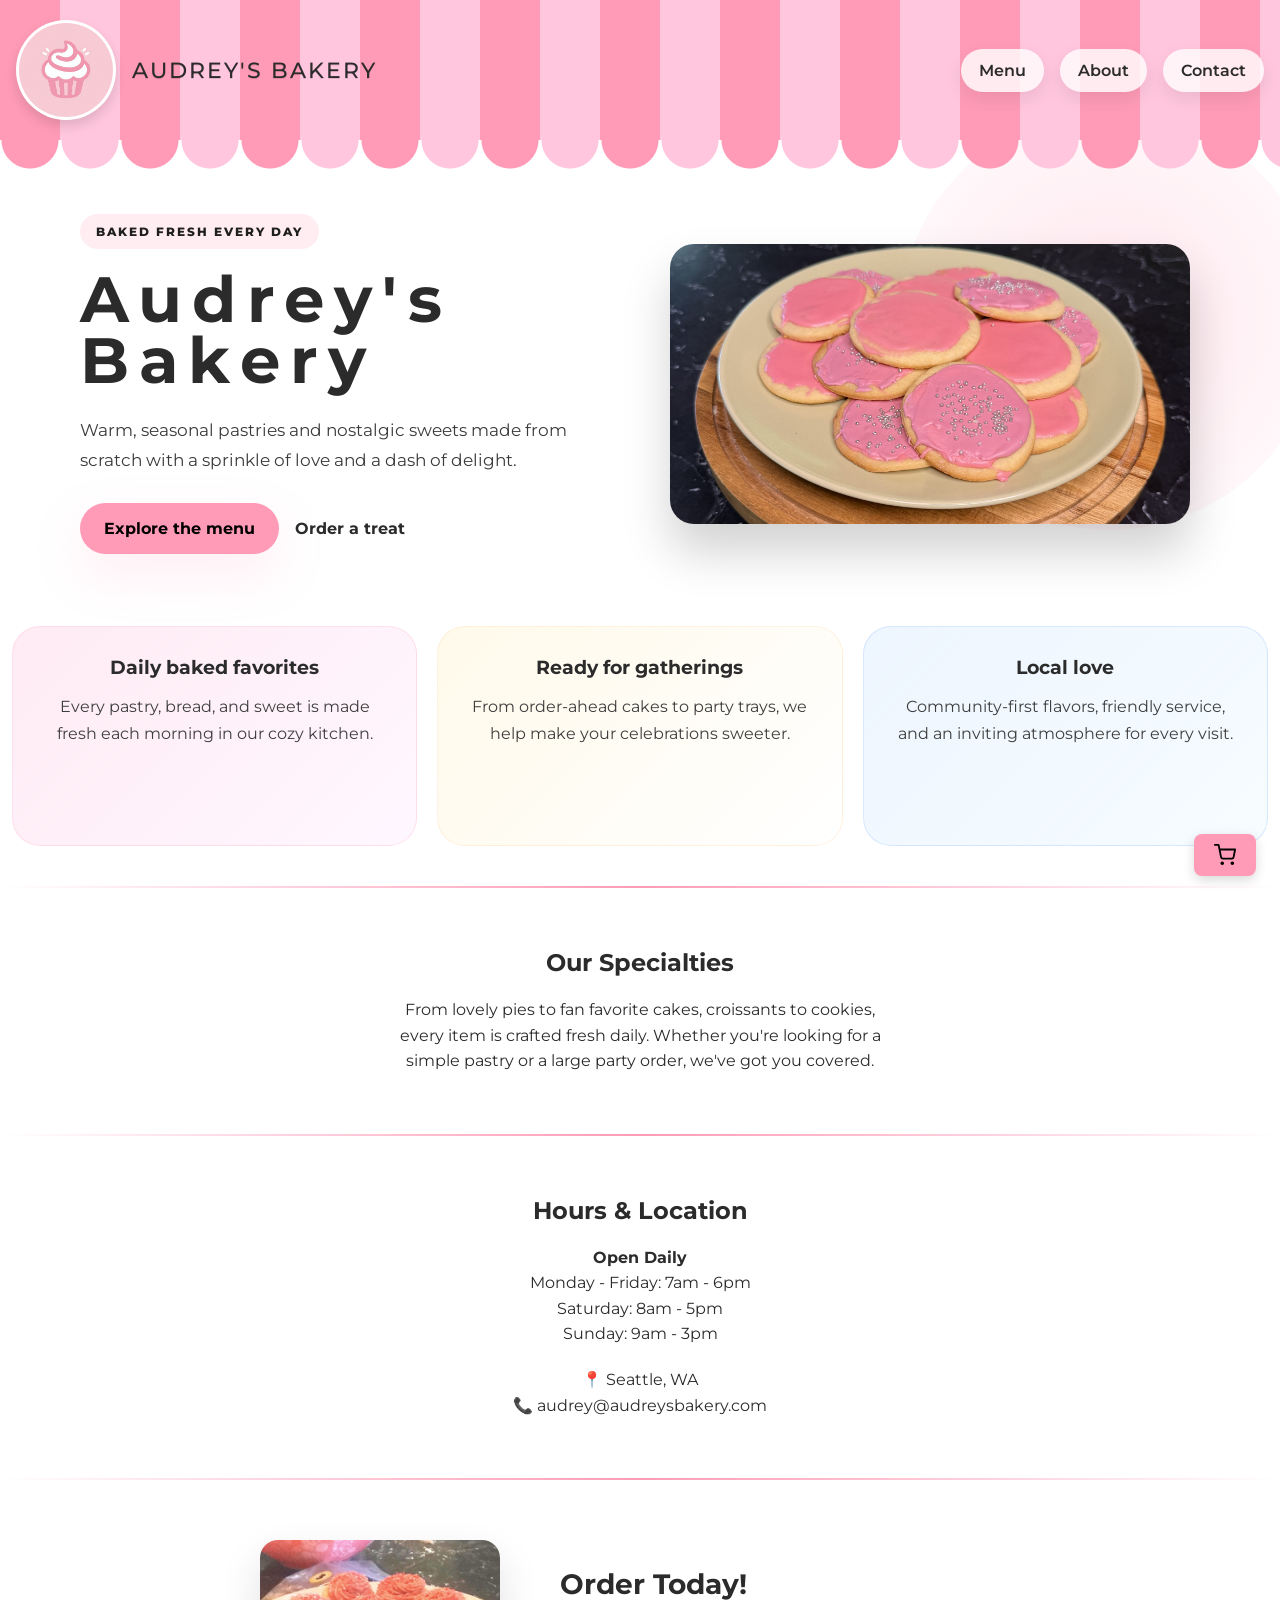
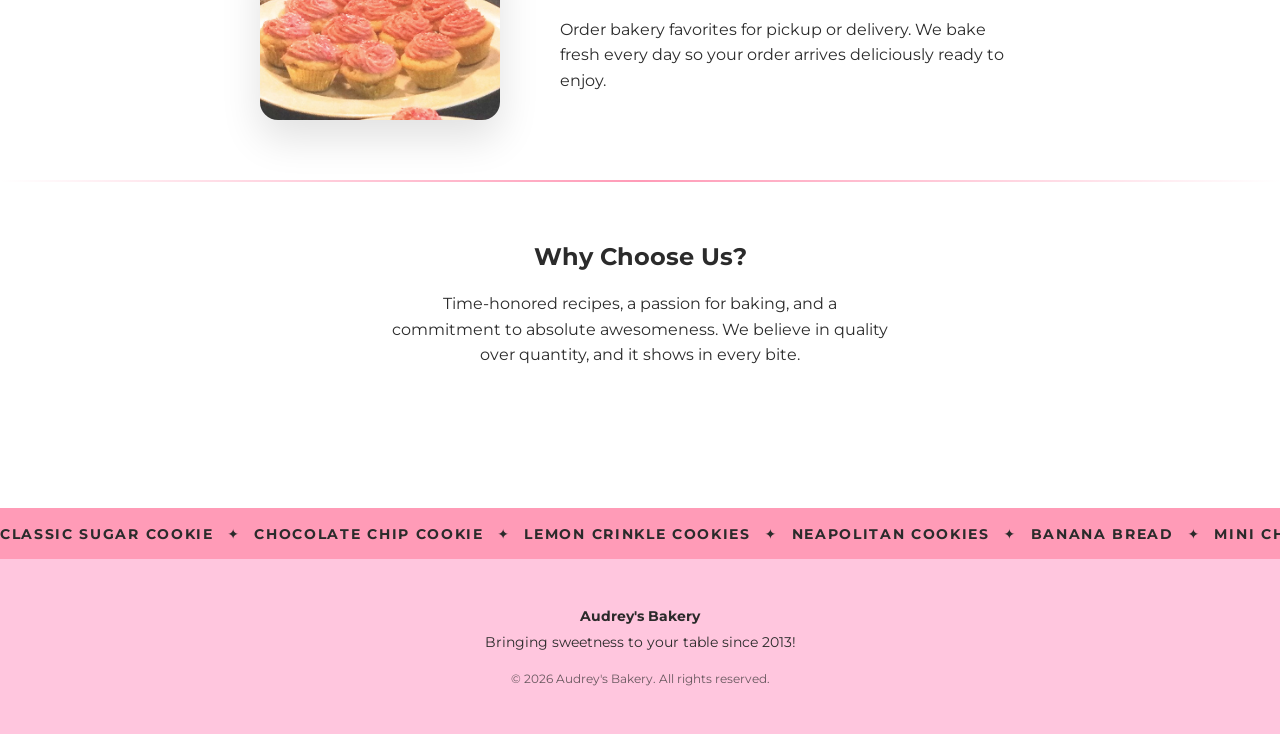
==== commit 4c101eae: "Marquee correct!" ====
--- a/index.html
+++ b/index.html
@@ -29,12 +29,12 @@
 	.divider{ position:relative; left:50%; width:100vw; margin-left:-50vw; height:2px; background:linear-gradient(to right, transparent, var(--pink-1), transparent); max-width:none; }
 
 	/* Marquee strip */
-	.marquee-strip{ background:linear-gradient(90deg, var(--pink-1), var(--pink-2), var(--pink-1)); padding:16px 0; overflow:hidden; white-space:nowrap; }
+	.marquee-strip{ background:var(--pink-1); padding:16px 0; overflow:hidden; white-space:nowrap; margin:0; }
 	.marquee-strip__inner{ display:inline-block; animation:marquee-scroll 20s linear infinite; }
 	.marquee-strip__inner span{ font-size:14px; font-weight:700; letter-spacing:0.12em; text-transform:uppercase; color:#2b2b2b; margin-right:40px; }
 	.marquee-strip__inner .dot{ display:inline-block; margin:0 8px; color:#2b2b2b; }
 	@keyframes marquee-scroll{ 0%{ transform:translateX(0); } 100%{ transform:translateX(-50%); } }
-	footer{ background:var(--pink-2); padding:40px 16px; text-align:center; margin-top:60px; }
+	footer{ background:var(--pink-2); padding:40px 16px; text-align:center; margin-top:0; }
 	footer p{ margin:8px 0; font-size:14px; }
 
 		/* :root {
@@ -552,13 +552,6 @@
 			</div>
 		</section>
 
-		<!-- Marquee strip -->
-		<div class="marquee-strip" aria-hidden="true">
-			<div class="marquee-strip__inner">
-				<span>Classic Sugar Cookie <span class="dot">✦</span> Chocolate Chip Cookie <span class="dot">✦</span> Lemon Crinkle Cookies <span class="dot">✦</span> Neapolitan Cookies <span class="dot">✦</span> Banana Bread <span class="dot">✦</span> Mini Cheesecakes <span class="dot">✦</span> Full Bundt Cake <span class="dot">✦</span> Layer Cake <span class="dot">✦</span> Mini Donuts <span class="dot">✦</span> Muffin <span class="dot">✦</span> Berry Galette <span class="dot">✦</span> Cake Pops <span class="dot">✦</span> Pumpkin Mini Pies <span class="dot">✦</span> Pizzelles <span class="dot">✦</span> Classic Sugar Cookie <span class="dot">✦</span> Chocolate Chip Cookie <span class="dot">✦</span> Lemon Crinkle Cookies <span class="dot">✦</span> Neapolitan Cookies <span class="dot">✦</span> Banana Bread <span class="dot">✦</span> Mini Cheesecakes <span class="dot">✦</span> Full Bundt Cake <span class="dot">✦</span> Layer Cake <span class="dot">✦</span> Mini Donuts <span class="dot">✦</span> Muffin <span class="dot">✦</span> Berry Galette <span class="dot">✦</span> Cake Pops <span class="dot">✦</span> Pumpkin Mini Pies <span class="dot">✦</span> Pizzelles</span>
-			</div>
-		</div>
-
 		<section class="section-grid">
 			<article class="feature-card feature-card--soft">
 				<h3>Daily baked favorites</h3>
@@ -608,6 +601,13 @@
 			<p>Time-honored recipes, a passion for baking, and a commitment to absolute awesomeness. We believe in quality over quantity, and it shows in every bite.</p>
 			</div>
 	</main>
+
+	<!-- Marquee strip -->
+	<div class="marquee-strip" aria-hidden="true">
+		<div class="marquee-strip__inner">
+			<span>Classic Sugar Cookie <span class="dot">✦</span> Chocolate Chip Cookie <span class="dot">✦</span> Lemon Crinkle Cookies <span class="dot">✦</span> Neapolitan Cookies <span class="dot">✦</span> Banana Bread <span class="dot">✦</span> Mini Cheesecakes <span class="dot">✦</span> Full Bundt Cake <span class="dot">✦</span> Layer Cake <span class="dot">✦</span> Mini Donuts <span class="dot">✦</span> Muffin <span class="dot">✦</span> Berry Galette <span class="dot">✦</span> Cake Pops <span class="dot">✦</span> Pumpkin Mini Pies <span class="dot">✦</span> Pizzelles <span class="dot">✦</span> Classic Sugar Cookie <span class="dot">✦</span> Chocolate Chip Cookie <span class="dot">✦</span> Lemon Crinkle Cookies <span class="dot">✦</span> Neapolitan Cookies <span class="dot">✦</span> Banana Bread <span class="dot">✦</span> Mini Cheesecakes <span class="dot">✦</span> Full Bundt Cake <span class="dot">✦</span> Layer Cake <span class="dot">✦</span> Mini Donuts <span class="dot">✦</span> Muffin <span class="dot">✦</span> Berry Galette <span class="dot">✦</span> Cake Pops <span class="dot">✦</span> Pumpkin Mini Pies <span class="dot">✦</span> Pizzelles</span>
+		</div>
+	</div>
 
 	<footer>
 		<p><strong>Audrey's Bakery</strong></p>
